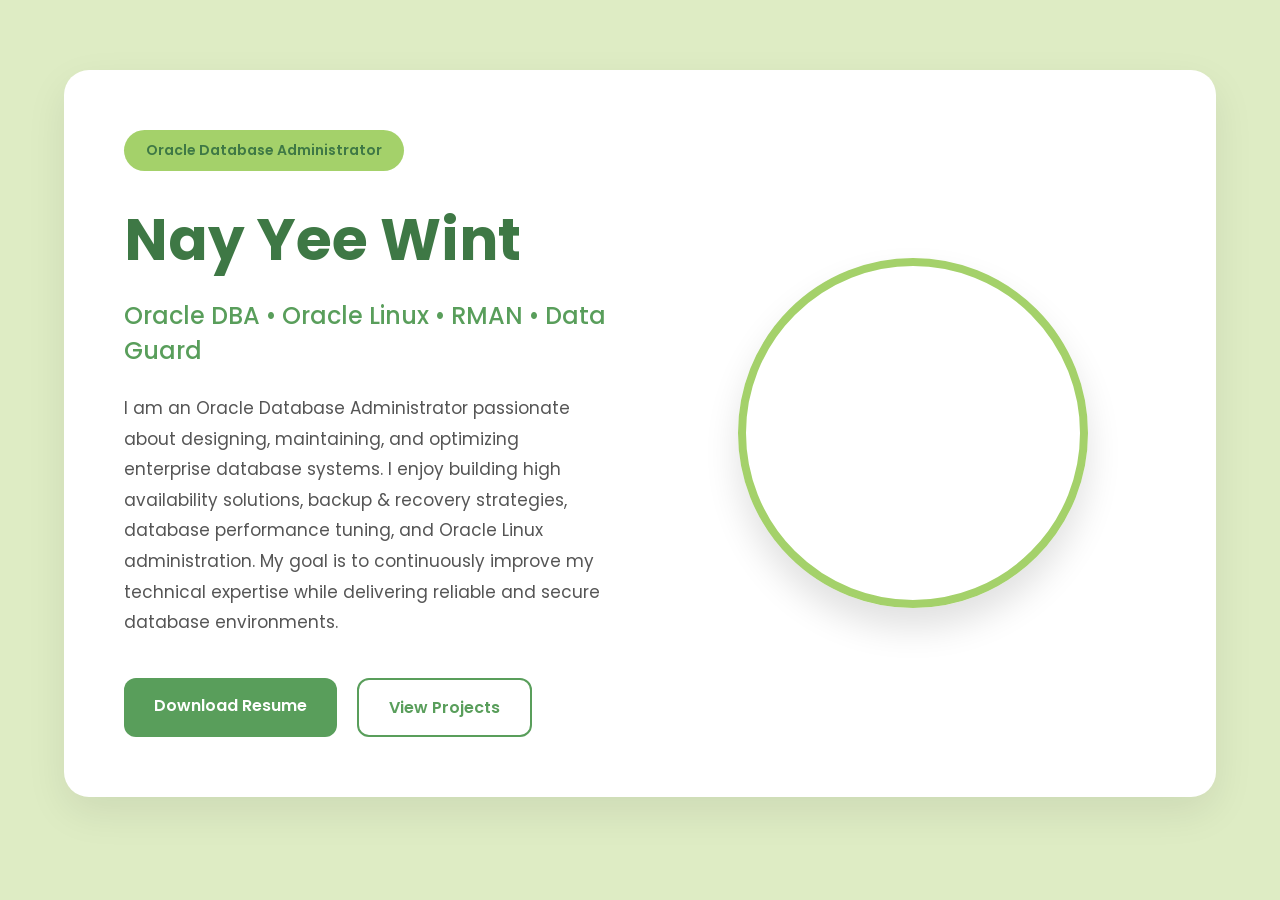
==== index.html @ a5b15b03 "commit" ====
<!DOCTYPE html>
<html lang="en">
<head>

<meta charset="UTF-8">
<meta name="viewport" content="width=device-width, initial-scale=1.0">

<title>Nay Yee Wint | Oracle DBA</title>

<link rel="preconnect" href="https://fonts.googleapis.com">
<link rel="preconnect" href="https://fonts.gstatic.com" crossorigin>

<link href="https://fonts.googleapis.com/css2?family=Poppins:wght@300;400;500;600;700&display=swap" rel="stylesheet">

<link rel="stylesheet" href="css/style.css">

</head>

<body>

<section class="hero">

    <div class="hero-left">

        <span class="badge">
            Oracle Database Administrator
        </span>

        <h1>
            Nay Yee Wint
        </h1>

        <h2>
            Oracle DBA • Oracle Linux • RMAN • Data Guard
        </h2>

        <p>

        I am an Oracle Database Administrator passionate about designing,
        maintaining, and optimizing enterprise database systems.
        I enjoy building high availability solutions, backup & recovery strategies,
        database performance tuning, and Oracle Linux administration.
        My goal is to continuously improve my technical expertise while
        delivering reliable and secure database environments.

        </p>

        <div class="buttons">

            <a href="#">Download Resume</a>

            <a href="#">View Projects</a>

        </div>

    </div>


    <div class="hero-right">

        <img src="images/profile.jpg" alt="Profile">

    </div>

</section>

</body>
</html>
---- css/style.css ----
*{
    margin:0;
    padding:0;
    box-sizing:border-box;
}

body{

    font-family:'Poppins',sans-serif;

    background:#deecc4;

    color:#2d2d2d;

}

.hero{

    width:90%;

    max-width:1200px;

    margin:70px auto;

    background:white;

    border-radius:25px;

    display:flex;

    align-items:center;

    justify-content:space-between;

    padding:60px;

    box-shadow:0 15px 40px rgba(0,0,0,.08);

    gap:60px;

}

.hero-left{

    flex:1;

}

.badge{

    display:inline-block;

    background:#a4d16a;

    color:#3e7845;

    padding:10px 22px;

    border-radius:30px;

    font-size:14px;

    font-weight:600;

    margin-bottom:25px;

}

.hero-left h1{

    font-size:58px;

    color:#3e7845;

    margin-bottom:15px;

}

.hero-left h2{

    font-size:24px;

    color:#599e5b;

    margin-bottom:25px;

    font-weight:500;

}

.hero-left p{

    line-height:1.8;

    font-size:17px;

    color:#555;

    margin-bottom:40px;

}

.buttons{

    display:flex;

    gap:20px;

}

.buttons a{

    text-decoration:none;

    padding:15px 30px;

    border-radius:12px;

    font-weight:600;

    transition:.3s;

}

.buttons a:first-child{

    background:#599e5b;

    color:white;

}

.buttons a:first-child:hover{

    background:#3e7845;

}

.buttons a:last-child{

    border:2px solid #599e5b;

    color:#599e5b;

}

.buttons a:last-child:hover{

    background:#599e5b;

    color:white;

}

.hero-right{

    flex:1;

    display:flex;

    justify-content:center;

}

.hero-right img{

    width:350px;

    height:350px;

    object-fit:cover;

    border-radius:50%;

    border:8px solid #a4d16a;

    box-shadow:0 20px 35px rgba(0,0,0,.12);

}

@media(max-width:900px){

.hero{

    flex-direction:column-reverse;

    text-align:center;

    padding:40px;

}

.hero-left h1{

    font-size:42px;

}

.hero-left h2{

    font-size:20px;

}

.buttons{

    justify-content:center;

    flex-wrap:wrap;

}

.hero-right img{

    width:260px;

    height:260px;

}

}
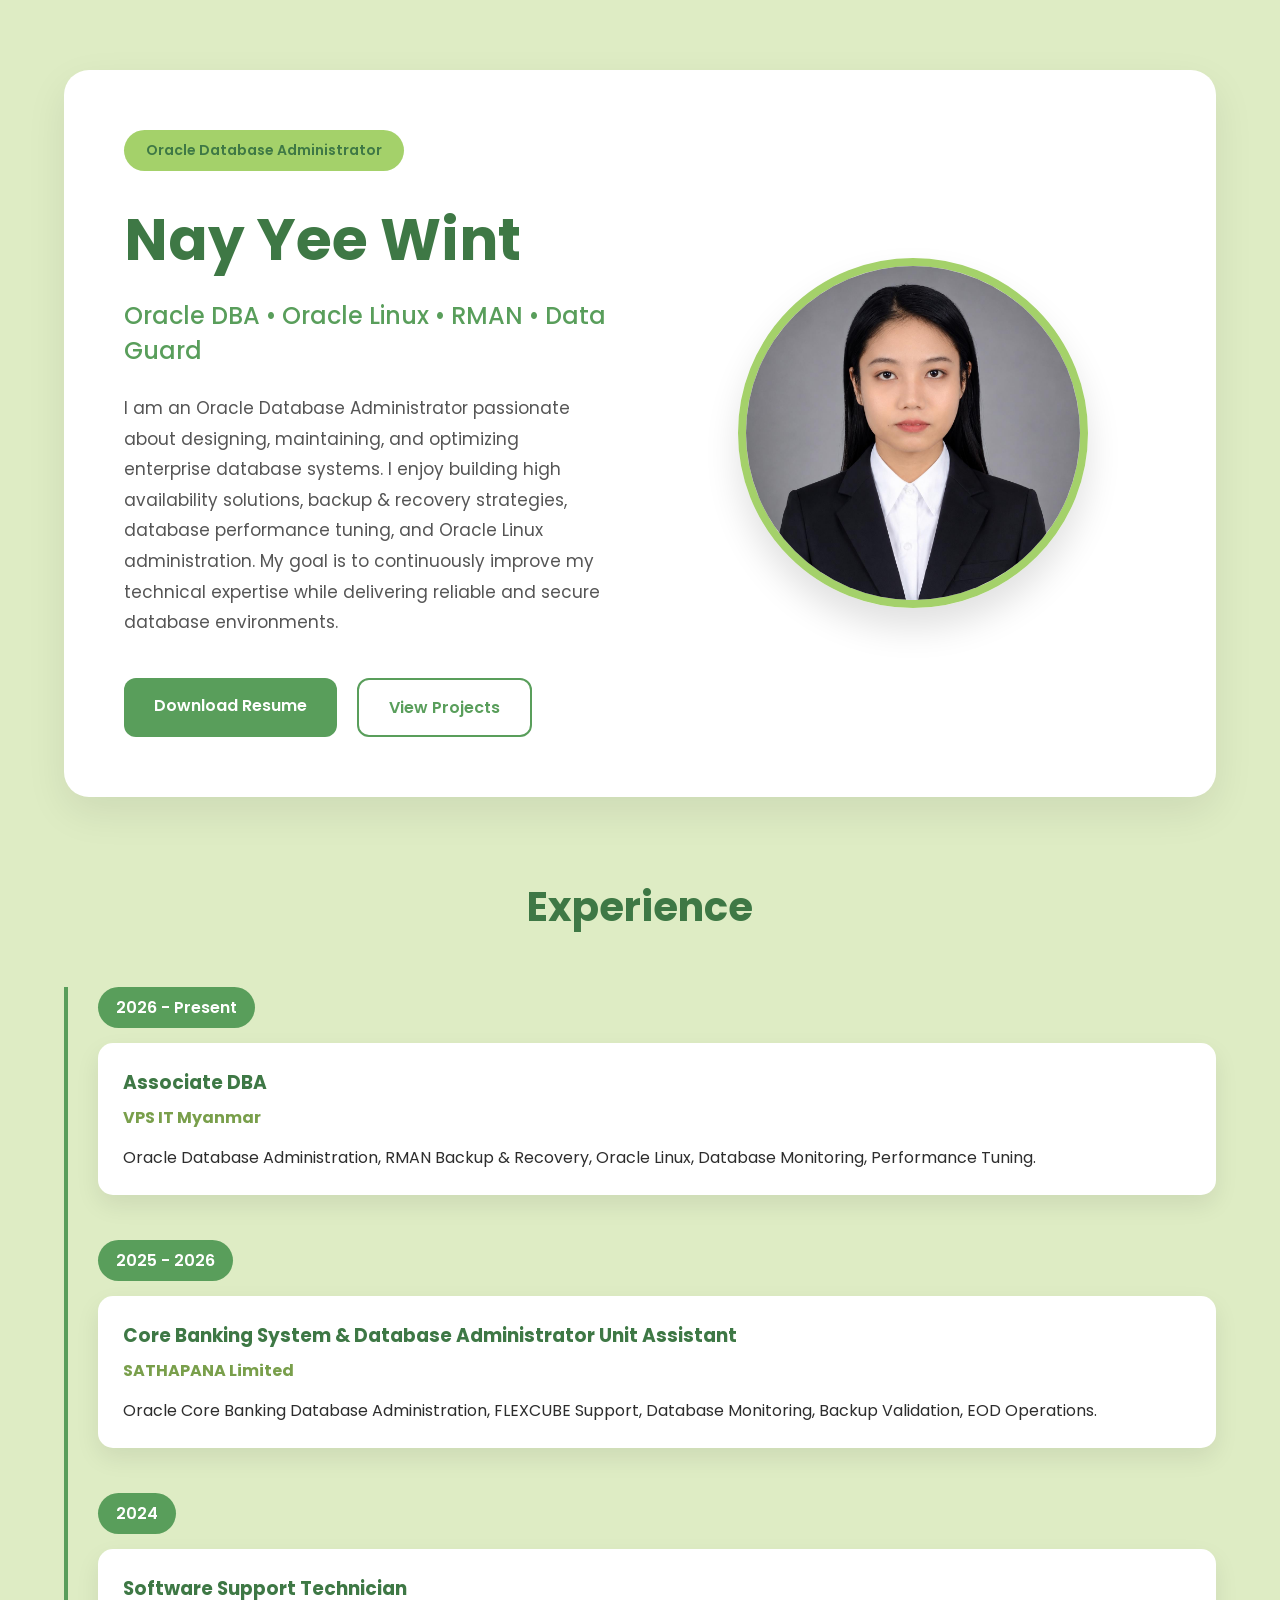
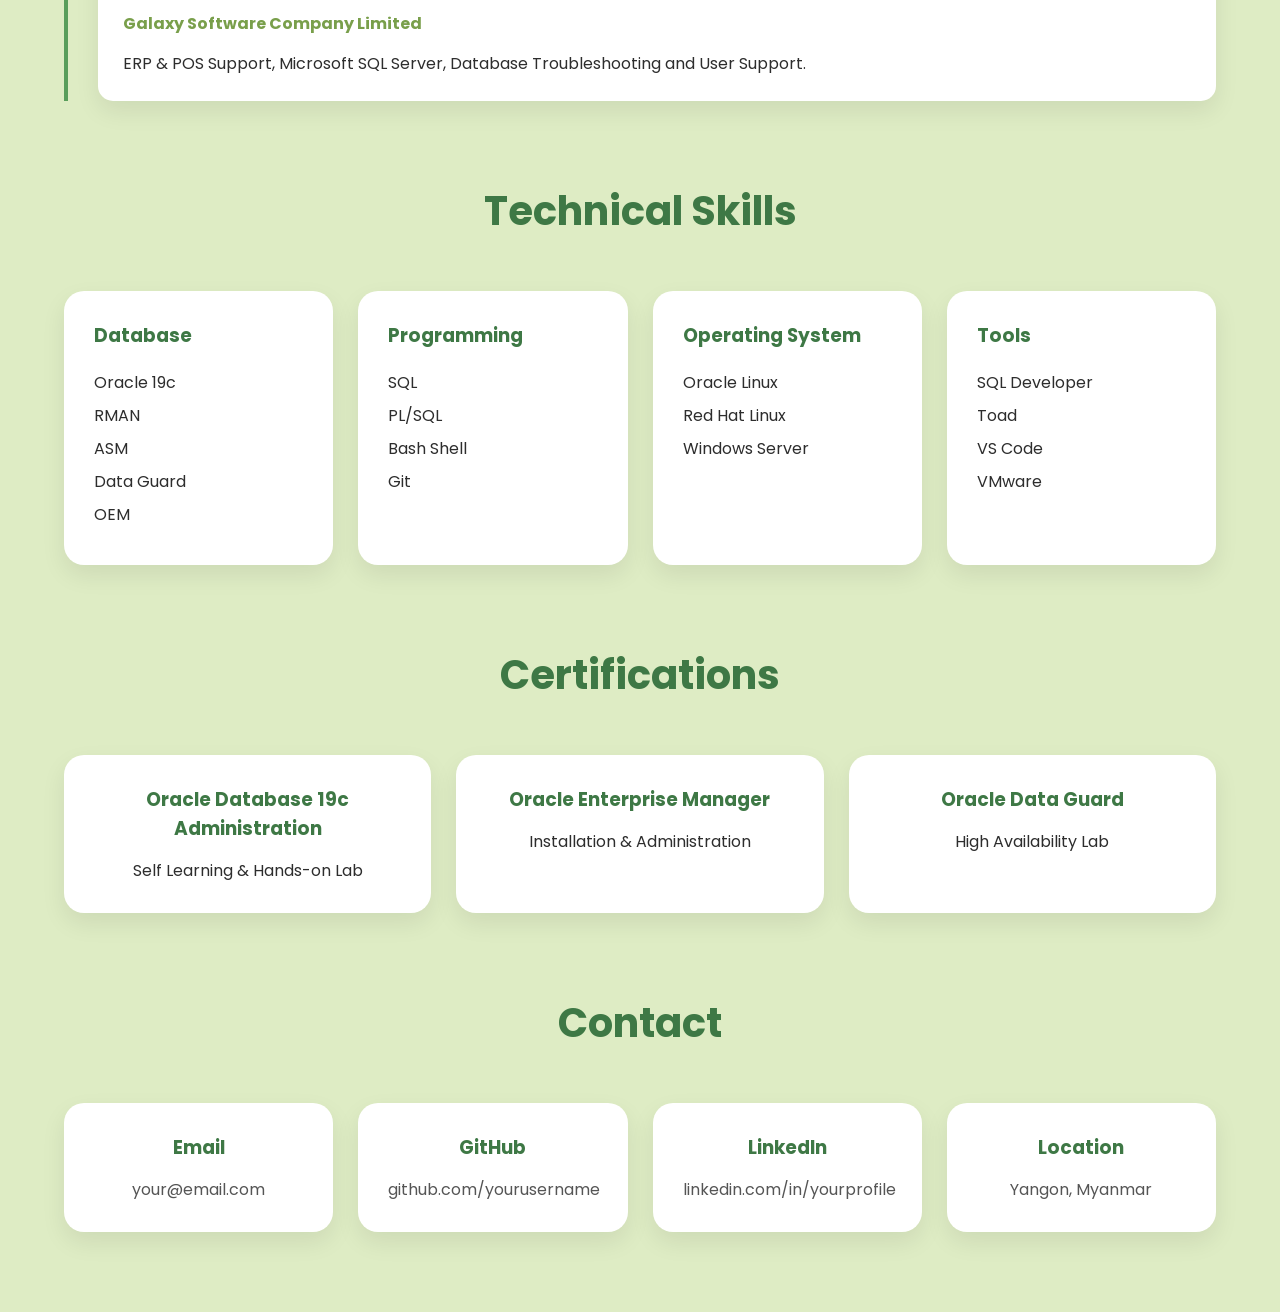
==== commit 1318e539: "commit" ====
--- a/index.html
+++ b/index.html
@@ -64,5 +64,166 @@
 
 </section>
 
+<!-- ================= EXPERIENCE ================= -->
+
+<section class="section">
+
+    <h2 class="section-title">Experience</h2>
+
+    <div class="timeline">
+
+        <div class="timeline-item">
+            <div class="year">2026 - Present</div>
+
+            <div class="content">
+                <h3>Associate DBA</h3>
+                <h4>VPS IT Myanmar</h4>
+                <p>
+                    Oracle Database Administration, RMAN Backup & Recovery,
+                    Oracle Linux, Database Monitoring, Performance Tuning.
+                </p>
+            </div>
+        </div>
+
+        <div class="timeline-item">
+            <div class="year">2025 - 2026</div>
+
+            <div class="content">
+                <h3>Core Banking System & Database Administrator Unit Assistant</h3>
+                <h4>SATHAPANA Limited</h4>
+                <p>
+                    Oracle Core Banking Database Administration,
+                    FLEXCUBE Support, Database Monitoring,
+                    Backup Validation, EOD Operations.
+                </p>
+            </div>
+        </div>
+
+        <div class="timeline-item">
+            <div class="year">2024</div>
+
+            <div class="content">
+                <h3>Software Support Technician</h3>
+                <h4>Galaxy Software Company Limited</h4>
+                <p>
+                    ERP & POS Support, Microsoft SQL Server,
+                    Database Troubleshooting and User Support.
+                </p>
+            </div>
+        </div>
+
+    </div>
+
+</section>
+
+
+
+<!-- ================= SKILLS ================= -->
+
+<section class="section">
+
+<h2 class="section-title">Technical Skills</h2>
+
+<div class="skills">
+
+<div class="card">
+<h3>Database</h3>
+<p>Oracle 19c</p>
+<p>RMAN</p>
+<p>ASM</p>
+<p>Data Guard</p>
+<p>OEM</p>
+</div>
+
+<div class="card">
+<h3>Programming</h3>
+<p>SQL</p>
+<p>PL/SQL</p>
+<p>Bash Shell</p>
+<p>Git</p>
+</div>
+
+<div class="card">
+<h3>Operating System</h3>
+<p>Oracle Linux</p>
+<p>Red Hat Linux</p>
+<p>Windows Server</p>
+</div>
+
+<div class="card">
+<h3>Tools</h3>
+<p>SQL Developer</p>
+<p>Toad</p>
+<p>VS Code</p>
+<p>VMware</p>
+</div>
+
+</div>
+
+</section>
+
+
+
+<!-- ================= CERTIFICATIONS ================= -->
+
+<section class="section">
+
+<h2 class="section-title">Certifications</h2>
+
+<div class="certificates">
+
+<div class="certificate">
+<h3>Oracle Database 19c Administration</h3>
+<p>Self Learning & Hands-on Lab</p>
+</div>
+
+<div class="certificate">
+<h3>Oracle Enterprise Manager</h3>
+<p>Installation & Administration</p>
+</div>
+
+<div class="certificate">
+<h3>Oracle Data Guard</h3>
+<p>High Availability Lab</p>
+</div>
+
+</div>
+
+</section>
+
+
+
+<!-- ================= CONTACT ================= -->
+
+<section class="section">
+
+<h2 class="section-title">Contact</h2>
+
+<div class="contact">
+
+<div class="contact-item">
+<h3>Email</h3>
+<p>your@email.com</p>
+</div>
+
+<div class="contact-item">
+<h3>GitHub</h3>
+<p>github.com/yourusername</p>
+</div>
+
+<div class="contact-item">
+<h3>LinkedIn</h3>
+<p>linkedin.com/in/yourprofile</p>
+</div>
+
+<div class="contact-item">
+<h3>Location</h3>
+<p>Yangon, Myanmar</p>
+</div>
+
+</div>
+
+</section>
+
 </body>
 </html>
--- a/css/style.css
+++ b/css/style.css
@@ -218,4 +218,173 @@
 
 }
 
-}+}
+
+/* ====================== */
+
+.section{
+
+    width:90%;
+    max-width:1200px;
+    margin:80px auto;
+
+}
+
+.section-title{
+
+    text-align:center;
+    color:#3e7845;
+    font-size:40px;
+    margin-bottom:50px;
+
+}
+
+/* ===== Timeline ===== */
+
+.timeline{
+
+    position:relative;
+    padding-left:30px;
+    border-left:4px solid #599e5b;
+
+}
+
+.timeline-item{
+
+    margin-bottom:45px;
+
+}
+
+.year{
+
+    display:inline-block;
+    background:#599e5b;
+    color:white;
+    padding:8px 18px;
+    border-radius:30px;
+    margin-bottom:15px;
+    font-weight:600;
+
+}
+
+.content{
+
+    background:white;
+    padding:25px;
+    border-radius:15px;
+    box-shadow:0 10px 25px rgba(0,0,0,.08);
+
+}
+
+.content h3{
+
+    color:#3e7845;
+    margin-bottom:8px;
+
+}
+
+.content h4{
+
+    color:#799f4b;
+    margin-bottom:15px;
+
+}
+
+/* ===== Skills ===== */
+
+.skills{
+
+    display:grid;
+    grid-template-columns:repeat(auto-fit,minmax(250px,1fr));
+    gap:25px;
+
+}
+
+.card{
+
+    background:white;
+    padding:30px;
+    border-radius:20px;
+    box-shadow:0 10px 25px rgba(0,0,0,.08);
+    transition:.3s;
+
+}
+
+.card:hover{
+
+    transform:translateY(-8px);
+
+}
+
+.card h3{
+
+    color:#3e7845;
+    margin-bottom:20px;
+
+}
+
+.card p{
+
+    margin:8px 0;
+
+}
+
+/* ===== Certificates ===== */
+
+.certificates{
+
+    display:grid;
+    grid-template-columns:repeat(auto-fit,minmax(280px,1fr));
+    gap:25px;
+
+}
+
+.certificate{
+
+    background:white;
+    padding:30px;
+    border-radius:20px;
+    text-align:center;
+    box-shadow:0 10px 25px rgba(0,0,0,.08);
+
+}
+
+.certificate h3{
+
+    color:#3e7845;
+    margin-bottom:15px;
+
+}
+
+/* ===== Contact ===== */
+
+.contact{
+
+    display:grid;
+    grid-template-columns:repeat(auto-fit,minmax(250px,1fr));
+    gap:25px;
+
+}
+
+.contact-item{
+
+    background:white;
+    padding:30px;
+    border-radius:20px;
+    text-align:center;
+    box-shadow:0 10px 25px rgba(0,0,0,.08);
+
+}
+
+.contact-item h3{
+
+    color:#3e7845;
+    margin-bottom:15px;
+
+}
+
+.contact-item p{
+
+    color:#555;
+
+}
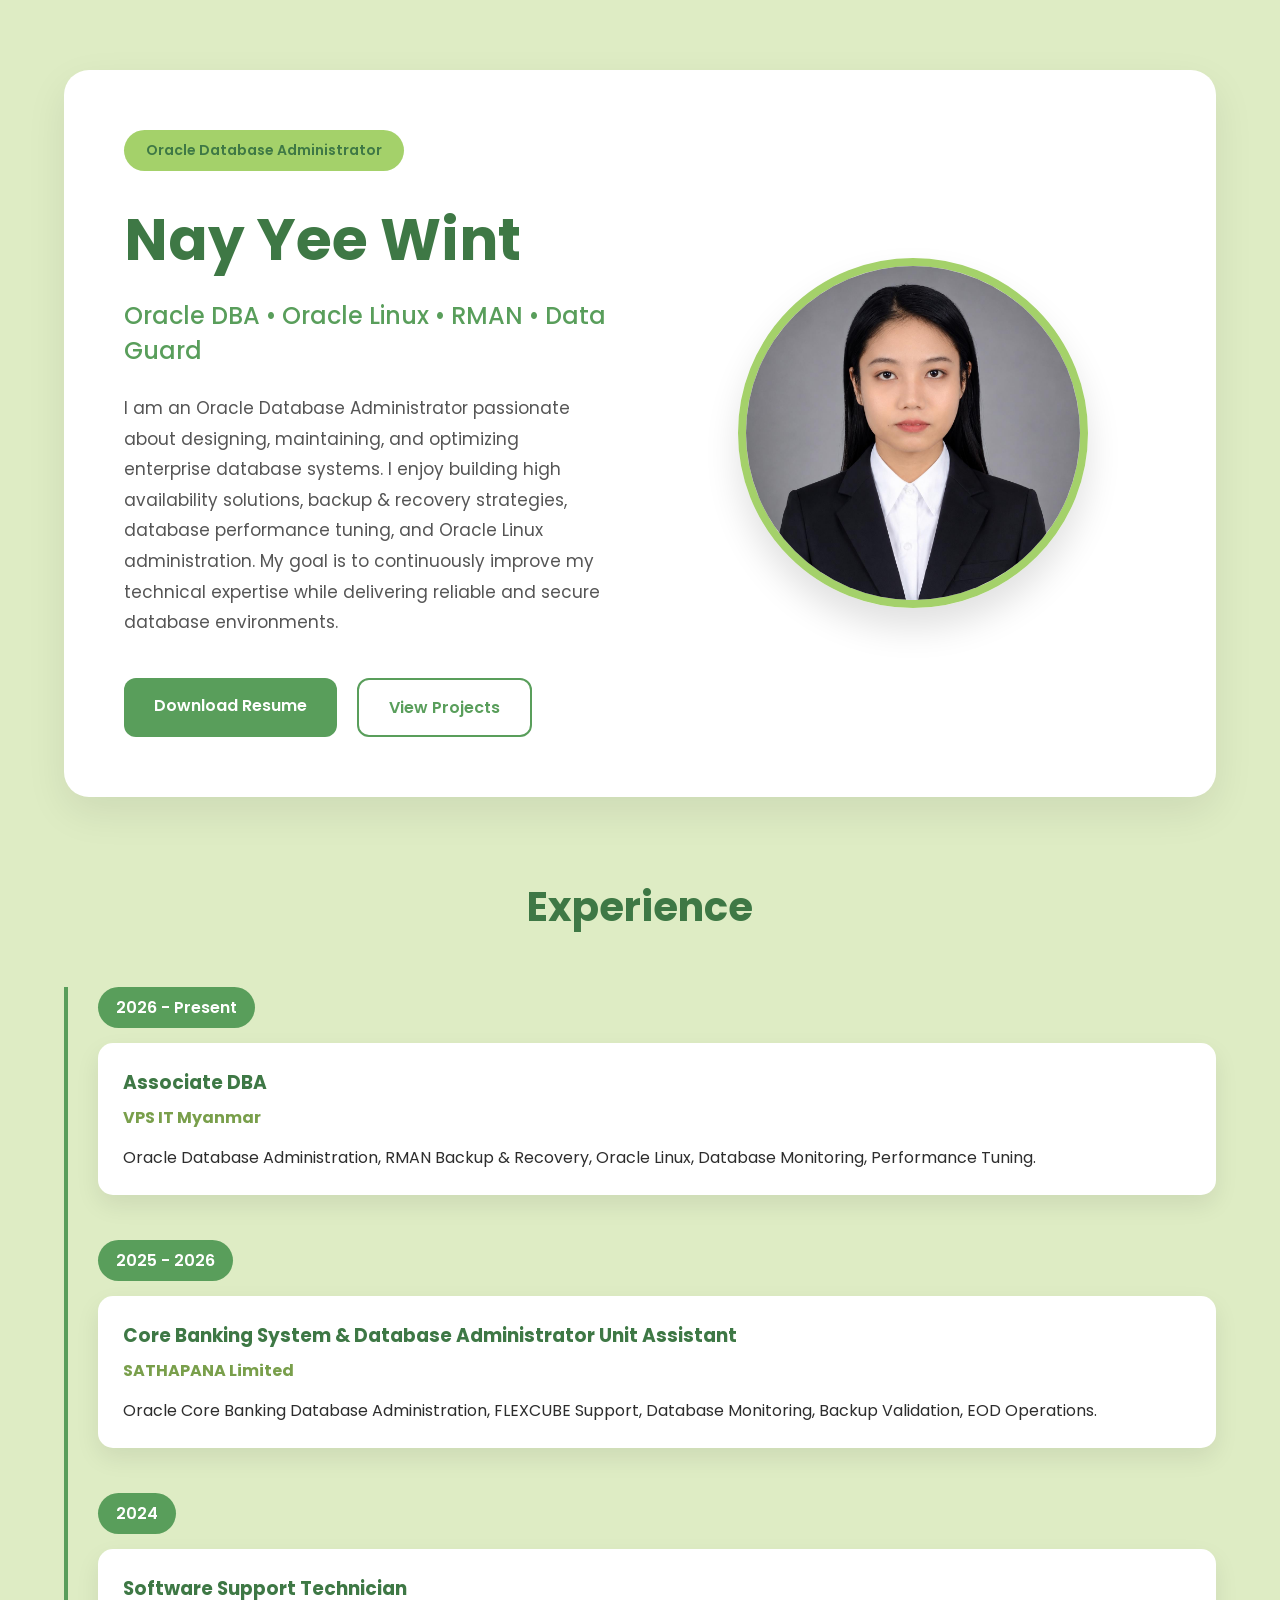
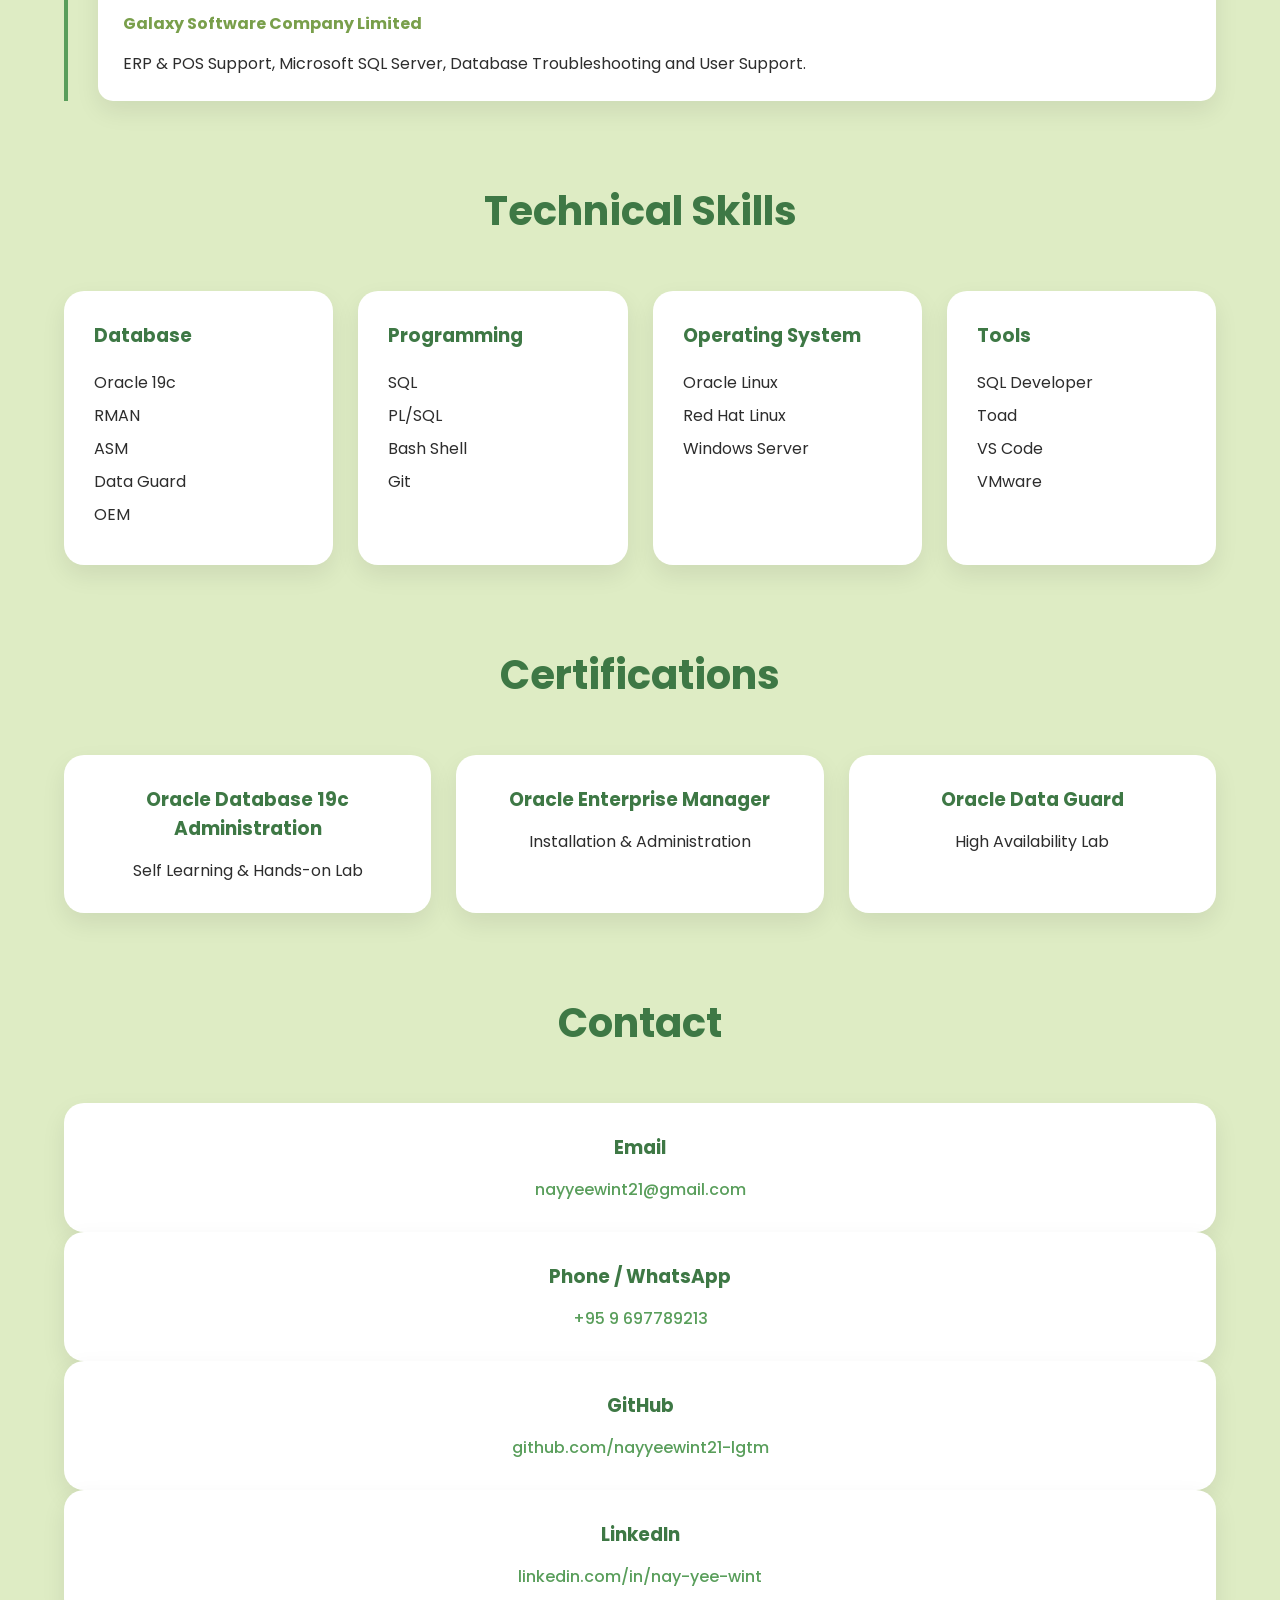
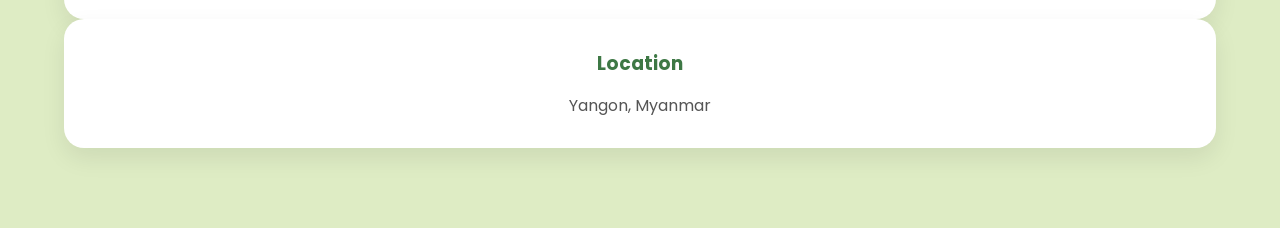
==== commit 3cba160b: "commit" ====
--- a/index.html
+++ b/index.html
@@ -199,27 +199,67 @@
 
 <h2 class="section-title">Contact</h2>
 
-<div class="contact">
-
-<div class="contact-item">
-<h3>Email</h3>
-<p>your@email.com</p>
-</div>
-
-<div class="contact-item">
-<h3>GitHub</h3>
-<p>github.com/yourusername</p>
-</div>
-
-<div class="contact-item">
-<h3>LinkedIn</h3>
-<p>linkedin.com/in/yourprofile</p>
-</div>
-
-<div class="contact-item">
-<h3>Location</h3>
-<p>Yangon, Myanmar</p>
-</div>
+<div class="contact-item">
+
+    <h3>Email</h3>
+
+    <a href="mailto:nayyeewint21@gmail.com">
+
+        nayyeewint21@gmail.com
+
+    </a>
+
+</div>
+
+
+
+<div class="contact-item">  
+   
+      <h3>Phone / WhatsApp</h3>  
+
+       <a href="https://wa.me/959697789213" target="_blank">
+
+         +95 9 697789213   
+</a> 
+
+</div>  
+
+<div class="contact-item">
+
+    <h3>GitHub</h3>
+
+    <a href="https://github.com/nayyeewint21-lgtm" target="_blank">
+
+        github.com/nayyeewint21-lgtm
+
+    </a>
+
+</div>
+
+
+
+<div class="contact-item">
+
+    <h3>LinkedIn</h3>
+
+    <a href="https://www.linkedin.com/in/nay-yee-wint/" target="_blank">
+
+        linkedin.com/in/nay-yee-wint
+
+    </a>
+
+</div>
+
+
+
+<div class="contact-item">
+
+    <h3>Location</h3>
+
+    <p>Yangon, Myanmar</p>
+
+</div>
+
 
 </div>
 
--- a/css/style.css
+++ b/css/style.css
@@ -388,3 +388,19 @@
     color:#555;
 
 }
+
+.contact-item a{
+
+    color:#599e5b;
+    text-decoration:none;
+    font-weight:500;
+    transition:.3s;
+
+}
+
+.contact-item a:hover{
+
+    color:#3e7845;
+    text-decoration:underline;
+
+}
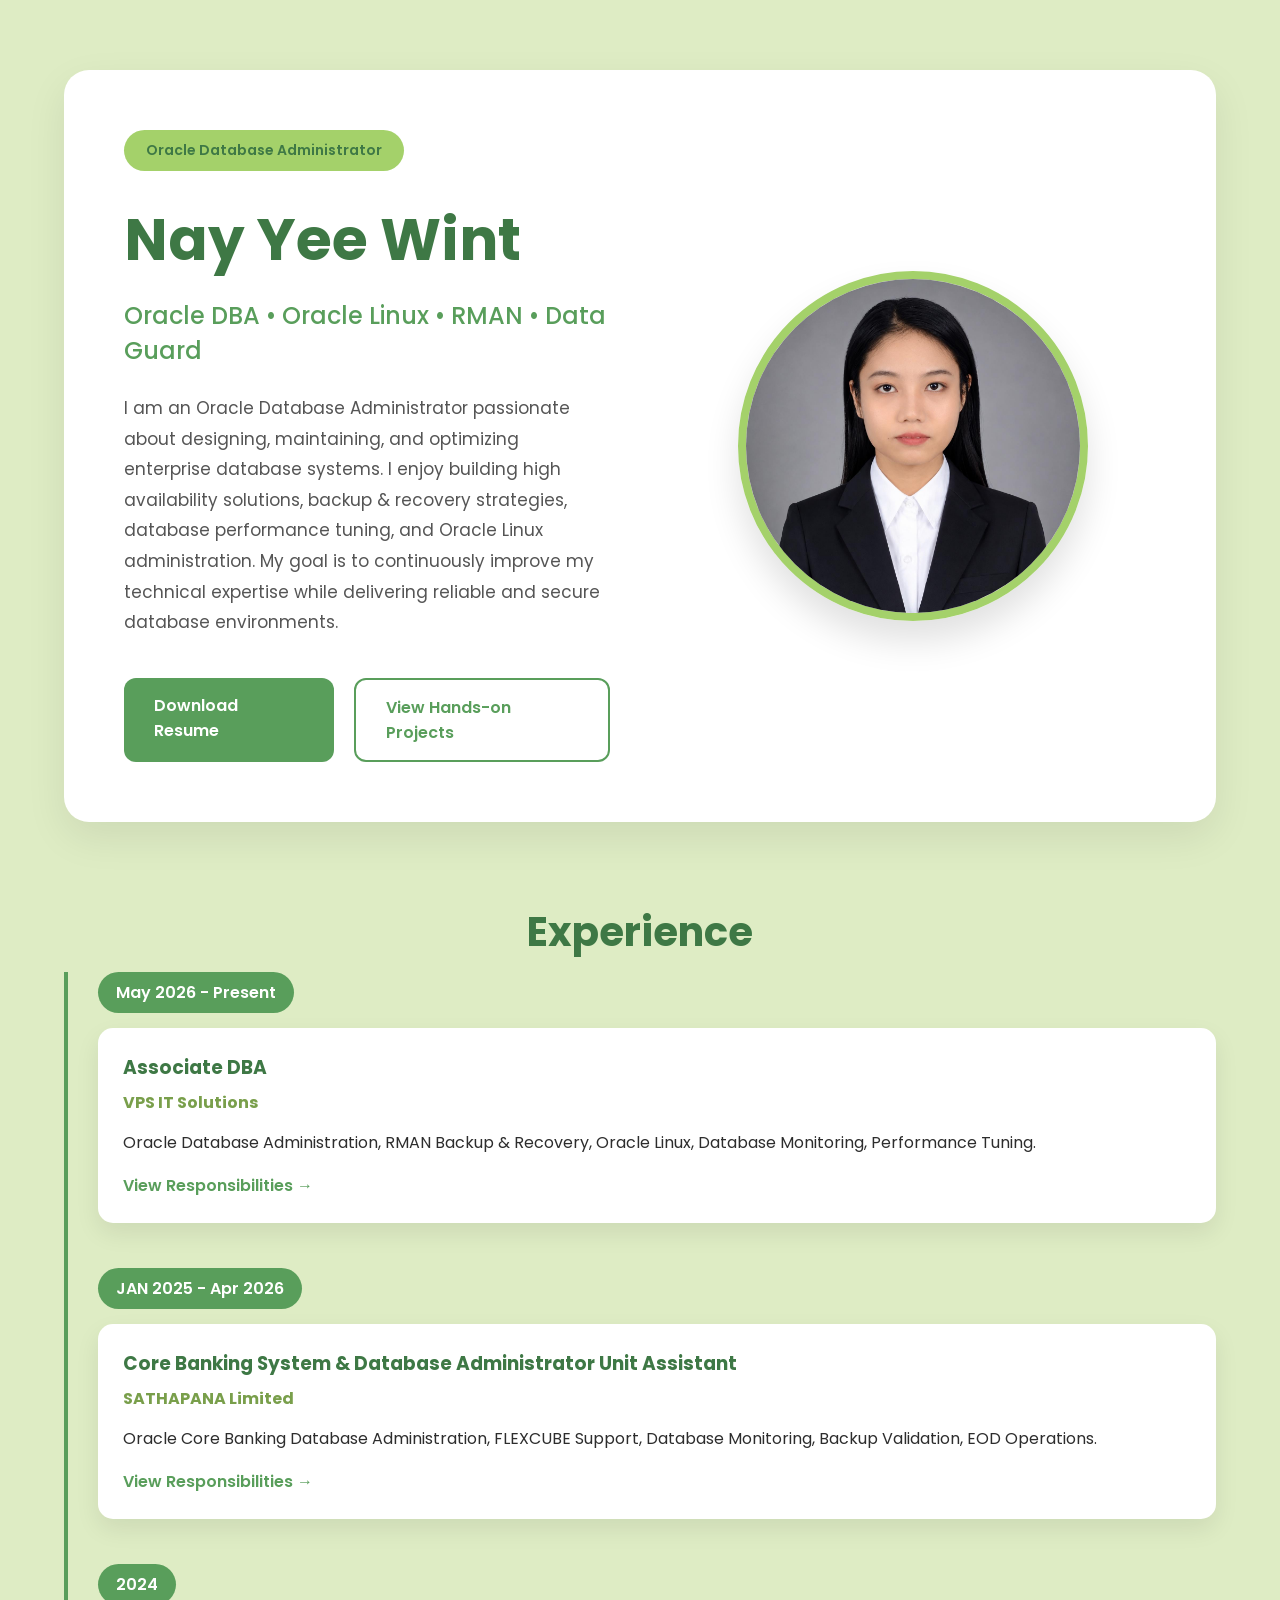
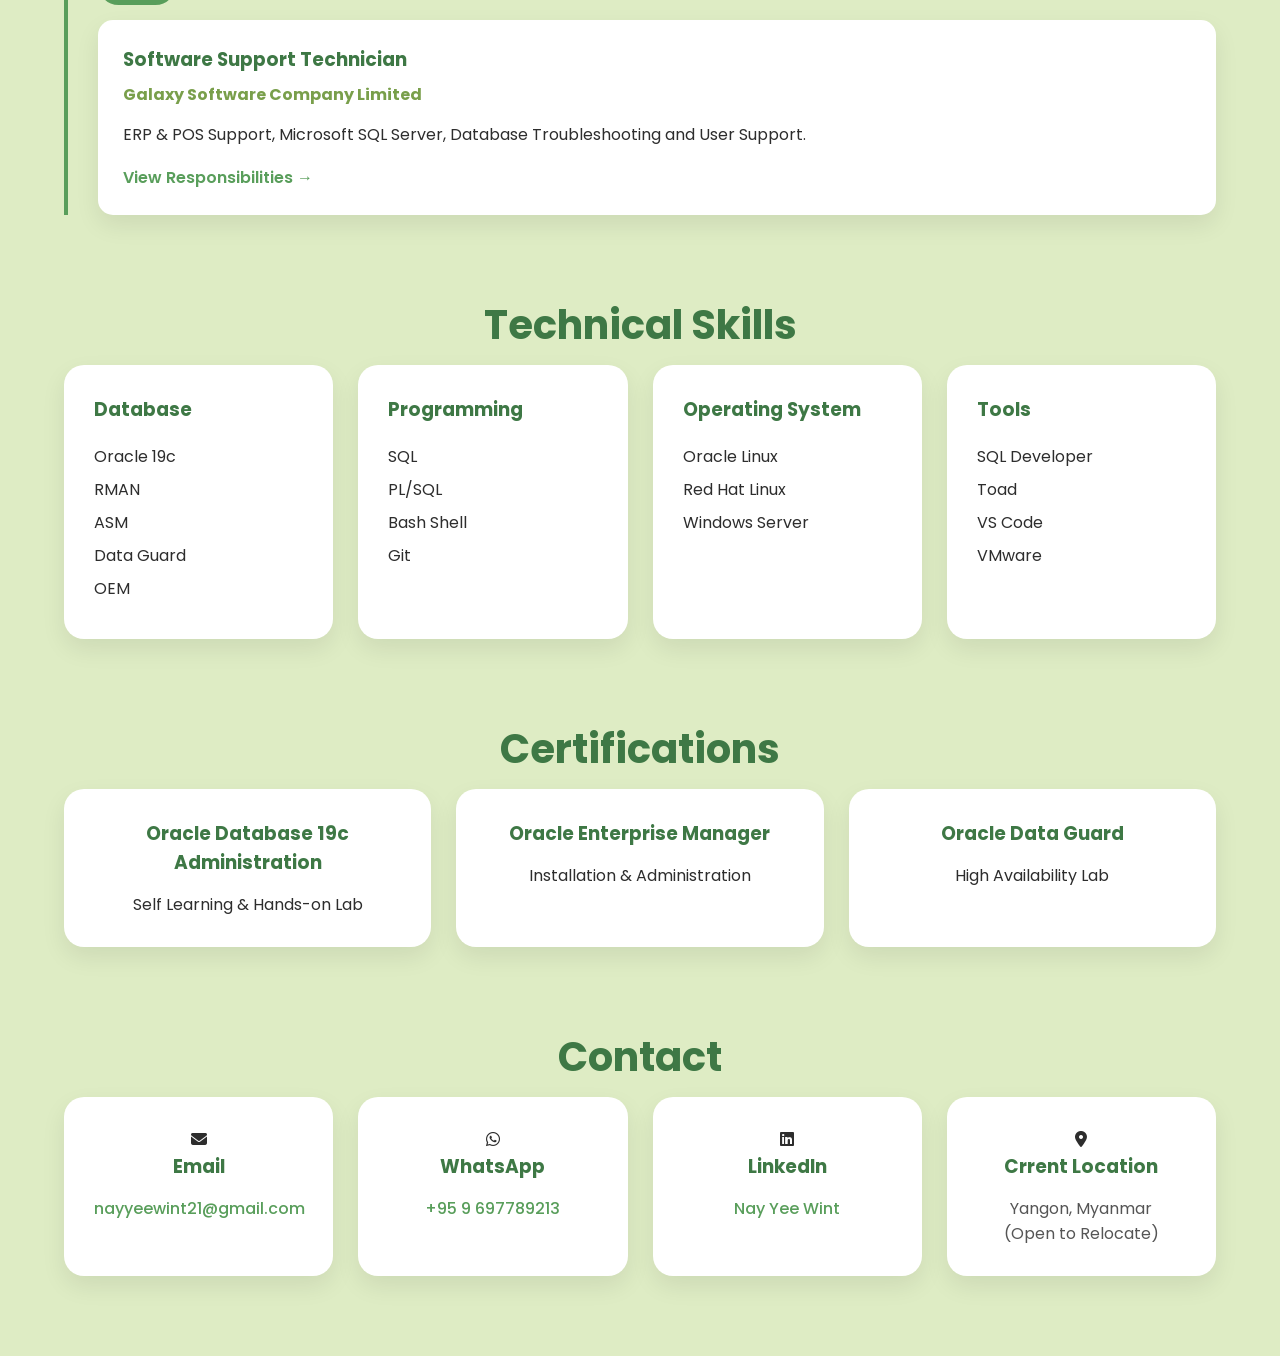
==== commit c7a84018: "commit" ====
--- a/index.html
+++ b/index.html
@@ -4,7 +4,8 @@
 
 <meta charset="UTF-8">
 <meta name="viewport" content="width=device-width, initial-scale=1.0">
-
+<link rel="stylesheet"
+href="https://cdnjs.cloudflare.com/ajax/libs/font-awesome/6.7.2/css/all.min.css">
 <title>Nay Yee Wint | Oracle DBA</title>
 
 <link rel="preconnect" href="https://fonts.googleapis.com">
@@ -49,7 +50,7 @@
 
             <a href="#">Download Resume</a>
 
-            <a href="#">View Projects</a>
+            <a href="#">View Hands-on Projects</a>
 
         </div>
 
@@ -73,20 +74,23 @@
     <div class="timeline">
 
         <div class="timeline-item">
-            <div class="year">2026 - Present</div>
+            <div class="year">May 2026 - Present</div>
 
             <div class="content">
                 <h3>Associate DBA</h3>
-                <h4>VPS IT Myanmar</h4>
+                <h4>VPS IT Solutions</h4>
                 <p>
                     Oracle Database Administration, RMAN Backup & Recovery,
                     Oracle Linux, Database Monitoring, Performance Tuning.
                 </p>
+                <a href="experience/vps.html" class="job-detail-btn">
+               View Responsibilities →
+        </a>
             </div>
         </div>
 
         <div class="timeline-item">
-            <div class="year">2025 - 2026</div>
+            <div class="year">JAN 2025 - Apr 2026</div>
 
             <div class="content">
                 <h3>Core Banking System & Database Administrator Unit Assistant</h3>
@@ -96,6 +100,9 @@
                     FLEXCUBE Support, Database Monitoring,
                     Backup Validation, EOD Operations.
                 </p>
+                <a href="experience/sathapana.html" class="job-detail-btn">
+        View Responsibilities →
+</a>
             </div>
         </div>
 
@@ -109,6 +116,9 @@
                     ERP & POS Support, Microsoft SQL Server,
                     Database Troubleshooting and User Support.
                 </p>
+                <a href="experience/galaxy.html" class="job-detail-btn">
+       View Responsibilities →
+</a>
             </div>
         </div>
 
@@ -196,67 +206,45 @@
 <!-- ================= CONTACT ================= -->
 
 <section class="section">
-
 <h2 class="section-title">Contact</h2>
 
+
+<div class="contact">
+
+    <div class="contact-item">
+        <i class="fa-solid fa-envelope"></i>
+        <h3>Email</h3>
+        <a href="mailto:nayyeewint21@gmail.com">
+            nayyeewint21@gmail.com
+        </a>
+    </div>
+
+    <div class="contact-item">
+        <i class="fa-brands fa-whatsapp"></i>
+        <h3>WhatsApp</h3>
+        <a href="https://wa.me/959697789213?text=Hello%20Nay%20Yee%20Wint,%20I%20found%20your%20portfolio." target="_blank">
+            +95 9 697789213
+        </a>
+    </div>
+
+
+    <div class="contact-item">
+        <i class="fa-brands fa-linkedin"></i>
+        <h3>LinkedIn</h3>
+        <a href="https://www.linkedin.com/in/nay-yee-wint/" target="_blank">
+            Nay Yee Wint
+        </a>
+    </div>
+
+
+
 <div class="contact-item">
-
-    <h3>Email</h3>
-
-    <a href="mailto:nayyeewint21@gmail.com">
-
-        nayyeewint21@gmail.com
-
-    </a>
-
-</div>
-
-
-
-<div class="contact-item">  
-   
-      <h3>Phone / WhatsApp</h3>  
-
-       <a href="https://wa.me/959697789213" target="_blank">
-
-         +95 9 697789213   
-</a> 
-
-</div>  
-
-<div class="contact-item">
-
-    <h3>GitHub</h3>
-
-    <a href="https://github.com/nayyeewint21-lgtm" target="_blank">
-
-        github.com/nayyeewint21-lgtm
-
-    </a>
-
-</div>
-
-
-
-<div class="contact-item">
-
-    <h3>LinkedIn</h3>
-
-    <a href="https://www.linkedin.com/in/nay-yee-wint/" target="_blank">
-
-        linkedin.com/in/nay-yee-wint
-
-    </a>
-
-</div>
-
-
-
-<div class="contact-item">
-
-    <h3>Location</h3>
+    <i class="fa-solid fa-location-dot"></i>
+
+    <h3>Crrent Location</h3>
 
     <p>Yangon, Myanmar</p>
+   <p>(Open to Relocate)</p>
 
 </div>
 
--- a/css/style.css
+++ b/css/style.css
@@ -21,6 +21,7 @@
     max-width:1200px;
 
     margin:70px auto;
+    margin-bottom: 10px;
 
     background:white;
 
@@ -235,7 +236,7 @@
     text-align:center;
     color:#3e7845;
     font-size:40px;
-    margin-bottom:50px;
+    margin-bottom:10px;
 
 }
 
@@ -404,3 +405,27 @@
     text-decoration:underline;
 
 }
+
+.job-detail-btn{
+
+    display:inline-block;
+
+    margin-top:18px;
+
+    color:#599e5b;
+
+    text-decoration:none;
+
+    font-weight:600;
+
+    transition:.3s;
+
+}
+
+.job-detail-btn:hover{
+
+    color:#3e7845;
+
+    letter-spacing:1px;
+
+}
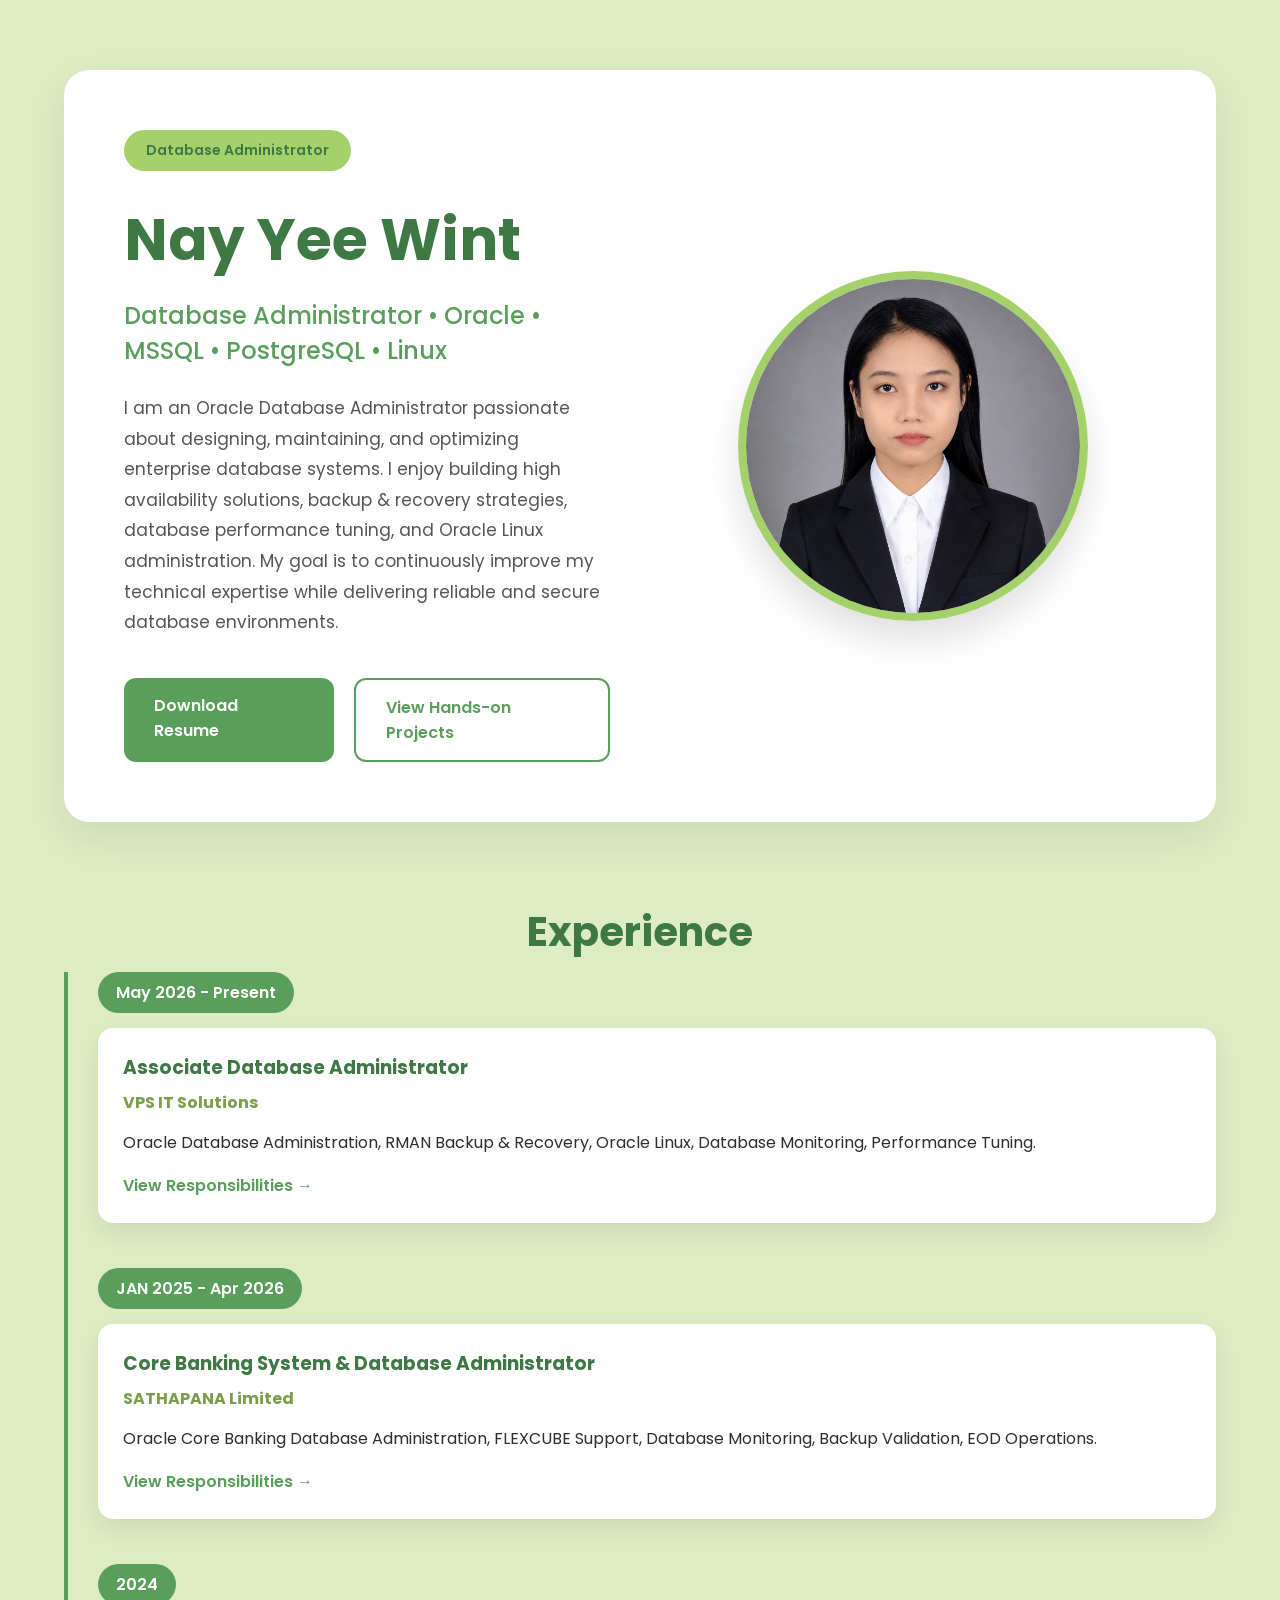
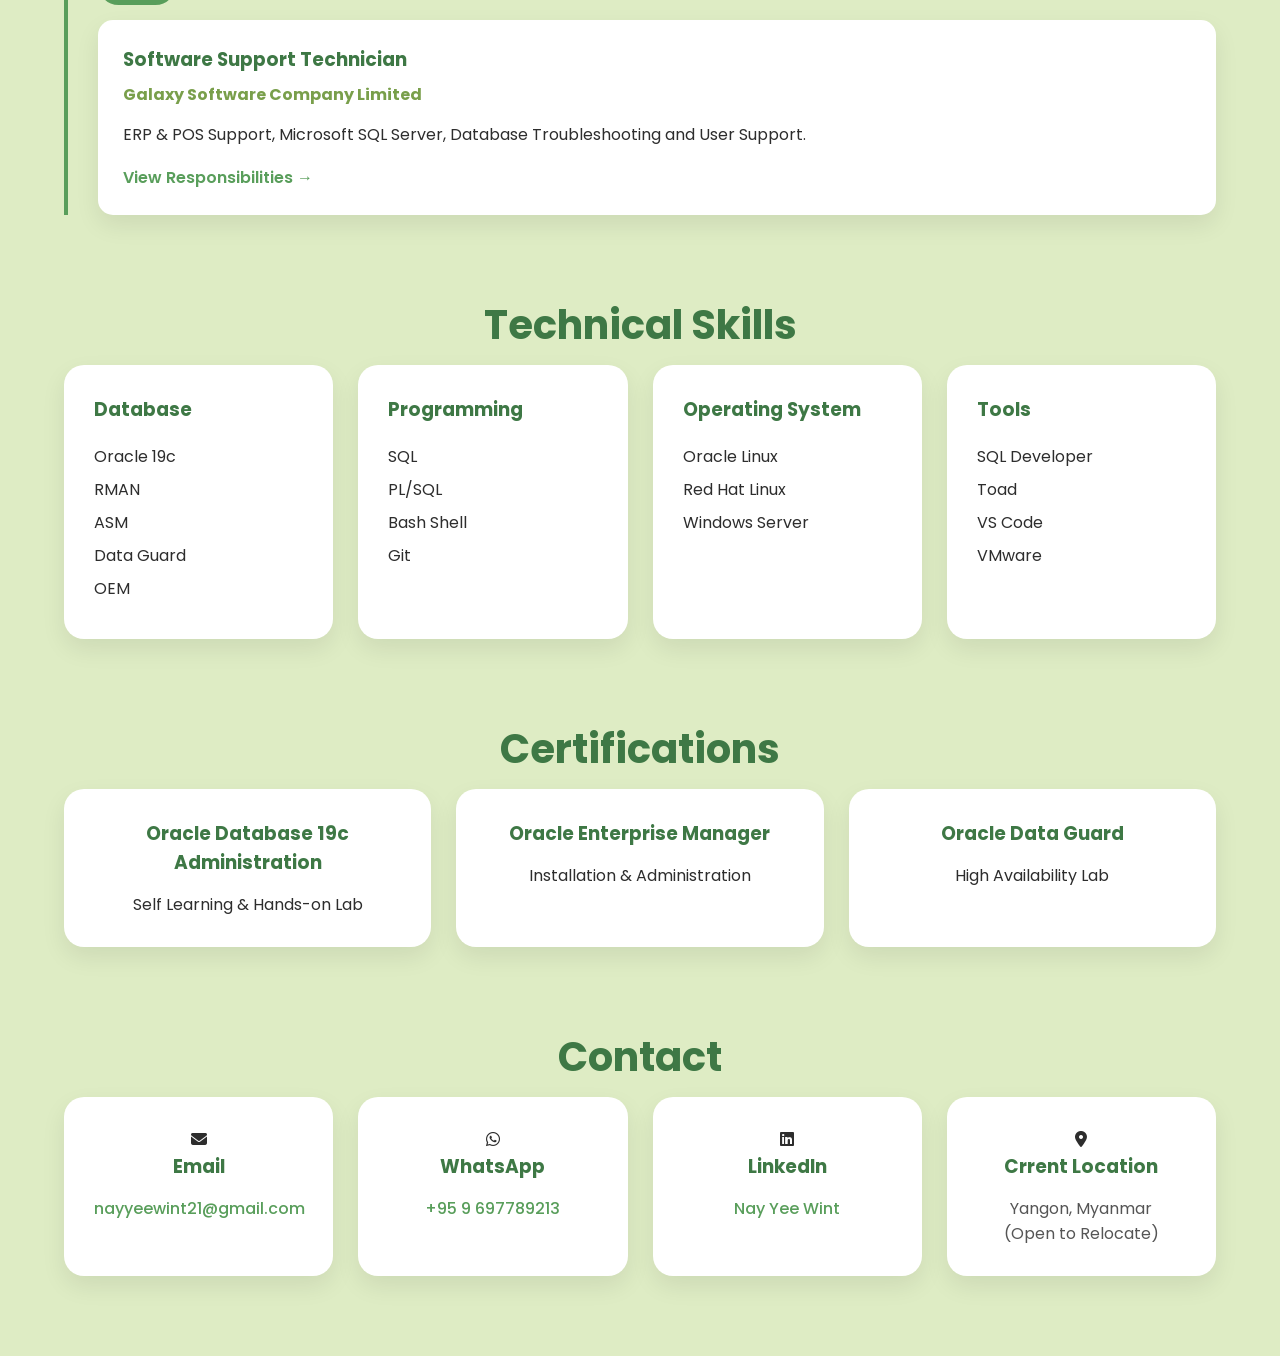
==== commit b7cd1915: "commit" ====
--- a/index.html
+++ b/index.html
@@ -24,7 +24,7 @@
     <div class="hero-left">
 
         <span class="badge">
-            Oracle Database Administrator
+             Database Administrator
         </span>
 
         <h1>
@@ -32,7 +32,7 @@
         </h1>
 
         <h2>
-            Oracle DBA • Oracle Linux • RMAN • Data Guard
+            Database Administrator • Oracle • MSSQL • PostgreSQL • Linux
         </h2>
 
         <p>
@@ -77,7 +77,7 @@
             <div class="year">May 2026 - Present</div>
 
             <div class="content">
-                <h3>Associate DBA</h3>
+                <h3>Associate Database Administrator</h3>
                 <h4>VPS IT Solutions</h4>
                 <p>
                     Oracle Database Administration, RMAN Backup & Recovery,
@@ -93,7 +93,7 @@
             <div class="year">JAN 2025 - Apr 2026</div>
 
             <div class="content">
-                <h3>Core Banking System & Database Administrator Unit Assistant</h3>
+                <h3>Core Banking System & Database Administrator</h3>
                 <h4>SATHAPANA Limited</h4>
                 <p>
                     Oracle Core Banking Database Administration,
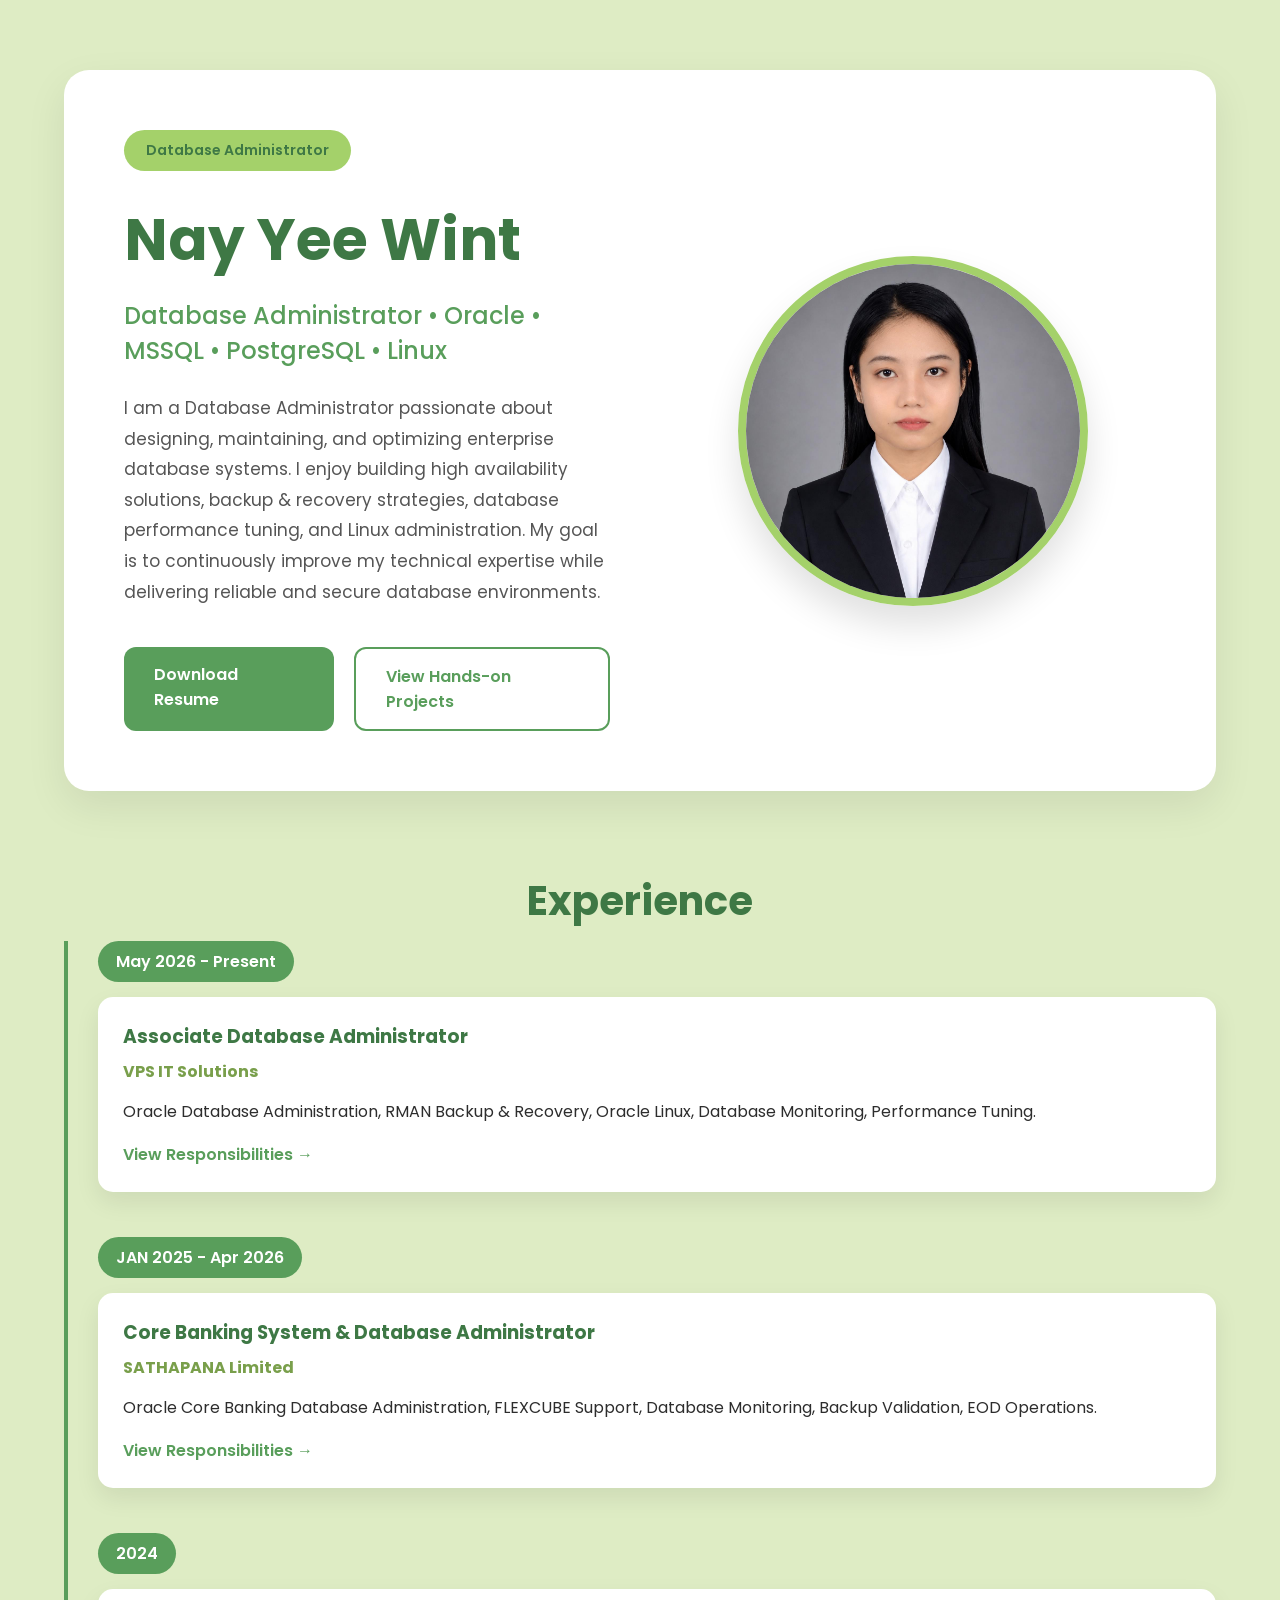
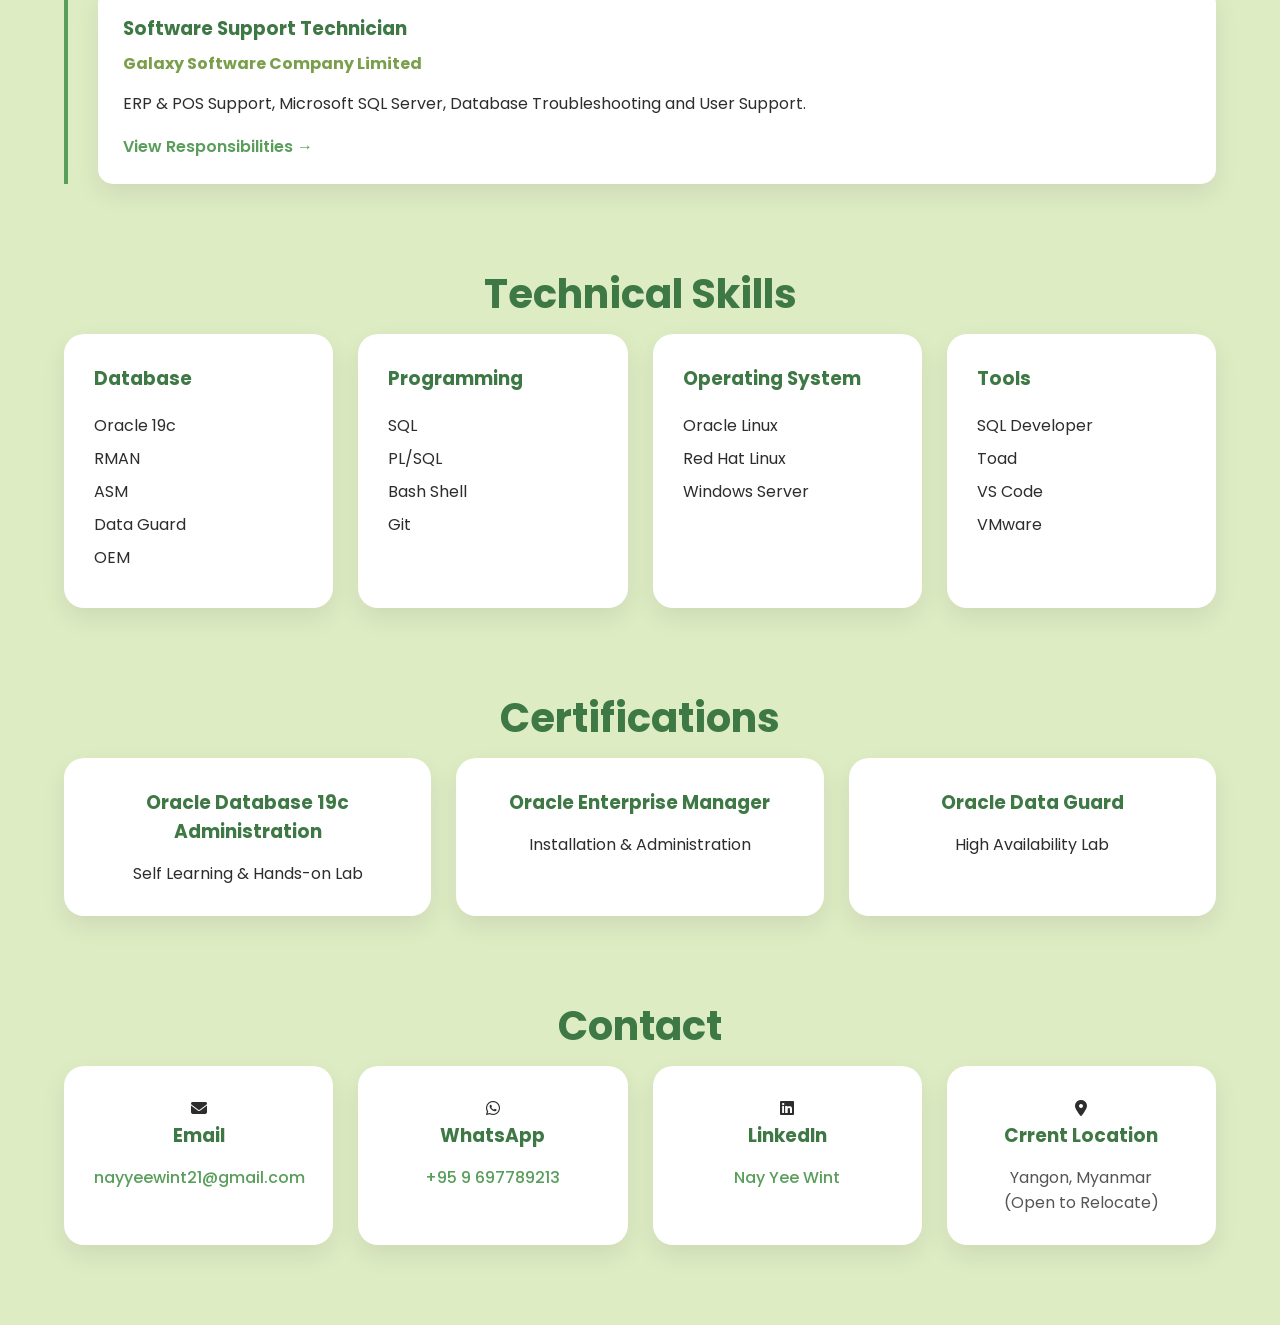
==== commit c54963b3: "commit" ====
--- a/index.html
+++ b/index.html
@@ -37,10 +37,10 @@
 
         <p>
 
-        I am an Oracle Database Administrator passionate about designing,
+        I am a Database Administrator passionate about designing,
         maintaining, and optimizing enterprise database systems.
         I enjoy building high availability solutions, backup & recovery strategies,
-        database performance tuning, and Oracle Linux administration.
+        database performance tuning, and Linux administration.
         My goal is to continuously improve my technical expertise while
         delivering reliable and secure database environments.
 
--- a/css/style.css
+++ b/css/style.css
@@ -428,4 +428,324 @@
 
     letter-spacing:1px;
 
+}
+
+
+
+
+
+
+/* =========================================
+   JOB DETAIL PAGE
+========================================= */
+
+.job-detail-section {
+
+    width: 90%;
+    max-width: 1200px;
+
+    margin: 60px auto 80px;
+
+}
+
+
+.job-detail-container {
+
+    width: 100%;
+
+}
+
+
+/* ===== Back Button ===== */
+
+.back-button {
+
+    display: inline-block;
+
+    color: #599e5b;
+
+    text-decoration: none;
+
+    font-weight: 600;
+
+    margin-bottom: 35px;
+
+    transition: .3s;
+
+}
+
+
+.back-button:hover {
+
+    color: #3e7845;
+
+    transform: translateX(-5px);
+
+}
+
+
+/* ===== Job Header ===== */
+
+.job-header {
+
+    background: white;
+
+    padding: 50px;
+
+    border-radius: 25px;
+
+    box-shadow: 0 15px 40px rgba(0,0,0,.08);
+
+    margin-bottom: 30px;
+
+}
+
+
+.job-header h1 {
+
+    font-size: 48px;
+
+    color: #3e7845;
+
+    margin: 20px 0 8px;
+
+}
+
+
+.job-header h2 {
+
+    font-size: 25px;
+
+    color: #599e5b;
+
+    font-weight: 500;
+
+    margin-bottom: 12px;
+
+}
+
+
+.job-period {
+
+    color: #799f4b;
+
+    font-weight: 600;
+
+}
+
+
+/* ===== Job Cards ===== */
+
+.job-card {
+
+    background: white;
+
+    padding: 35px;
+
+    border-radius: 20px;
+
+    box-shadow: 0 10px 25px rgba(0,0,0,.08);
+
+    margin-bottom: 25px;
+
+}
+
+
+.job-card h3 {
+
+    color: #3e7845;
+
+    font-size: 25px;
+
+    margin-bottom: 20px;
+
+}
+
+
+.job-card p {
+
+    color: #555;
+
+    line-height: 1.8;
+
+}
+
+
+/* ===== Responsibilities ===== */
+
+.responsibility-list {
+
+    padding-left: 25px;
+
+}
+
+
+.responsibility-list li {
+
+    color: #555;
+
+    line-height: 1.8;
+
+    margin-bottom: 12px;
+
+}
+
+
+.responsibility-list li::marker {
+
+    color: #599e5b;
+
+}
+
+
+/* ===== Technologies ===== */
+
+.technology-list {
+
+    display: flex;
+
+    flex-wrap: wrap;
+
+    gap: 12px;
+
+}
+
+
+.technology-list span {
+
+    background: #deecc4;
+
+    color: #3e7845;
+
+    padding: 10px 18px;
+
+    border-radius: 30px;
+
+    font-size: 14px;
+
+    font-weight: 600;
+
+}
+
+
+/* ===== Skills Applied ===== */
+
+.skills-applied {
+
+    display: grid;
+
+    grid-template-columns: repeat(2, 1fr);
+
+    gap: 25px;
+
+}
+
+
+.skills-applied div {
+
+    background: #f7faf2;
+
+    padding: 25px;
+
+    border-radius: 15px;
+
+    border-left: 4px solid #599e5b;
+
+}
+
+
+.skills-applied strong {
+
+    display: block;
+
+    color: #3e7845;
+
+    margin-bottom: 10px;
+
+}
+
+
+.skills-applied p {
+
+    font-size: 14px;
+
+}
+
+
+/* ===== Bottom Back ===== */
+
+.bottom-back {
+
+    text-align: center;
+
+    margin-top: 40px;
+
+}
+
+
+/* =========================================
+   MOBILE
+========================================= */
+
+@media(max-width:768px) {
+
+    .job-detail-section {
+
+        width: 92%;
+
+        margin-top: 35px;
+
+    }
+
+
+    .job-header {
+
+        padding: 35px 25px;
+
+    }
+
+
+    .job-header h1 {
+
+        font-size: 36px;
+
+    }
+
+
+    .job-header h2 {
+
+        font-size: 21px;
+
+    }
+
+
+    .job-card {
+
+        padding: 25px;
+
+    }
+
+
+    .skills-applied {
+
+        grid-template-columns: 1fr;
+
+    }
+
+
+    .technology-list {
+
+        gap: 8px;
+
+    }
+
+
+    .technology-list span {
+
+        font-size: 13px;
+
+        padding: 8px 14px;
+
+    }
+
 }
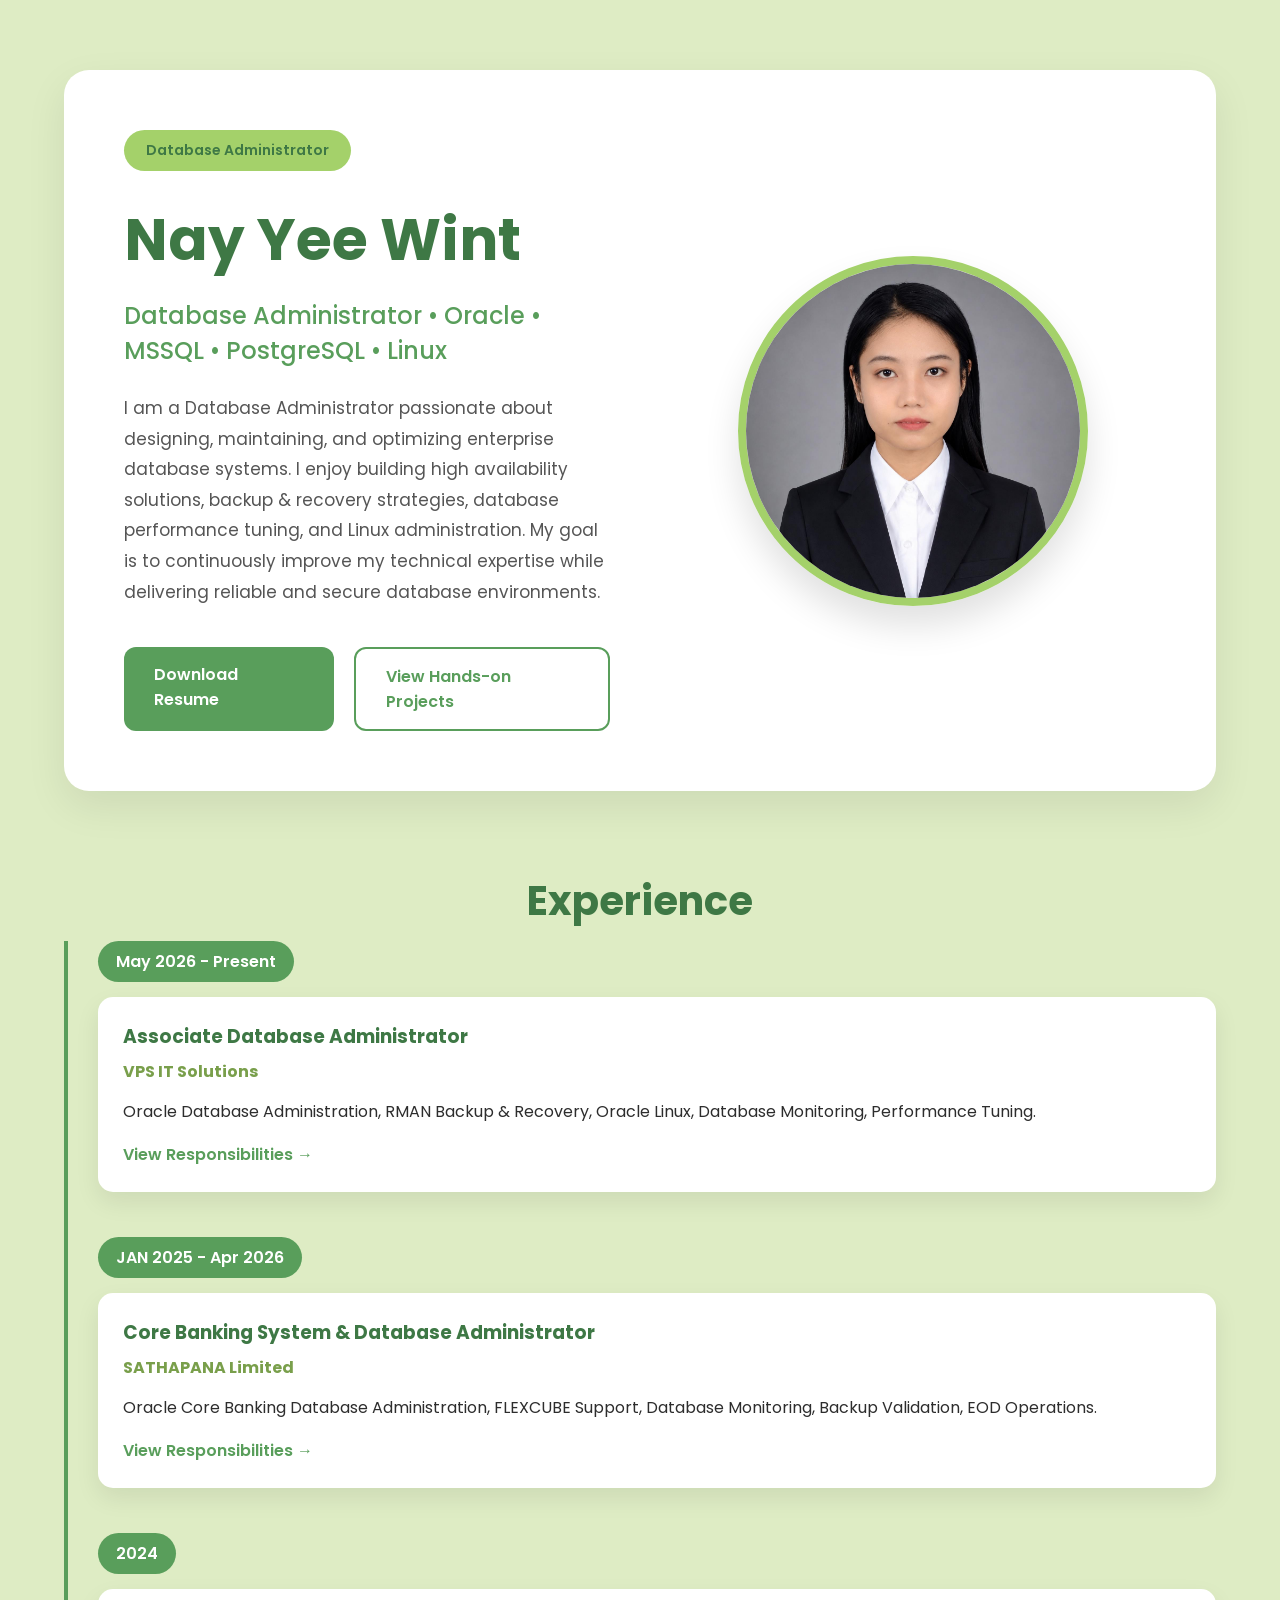
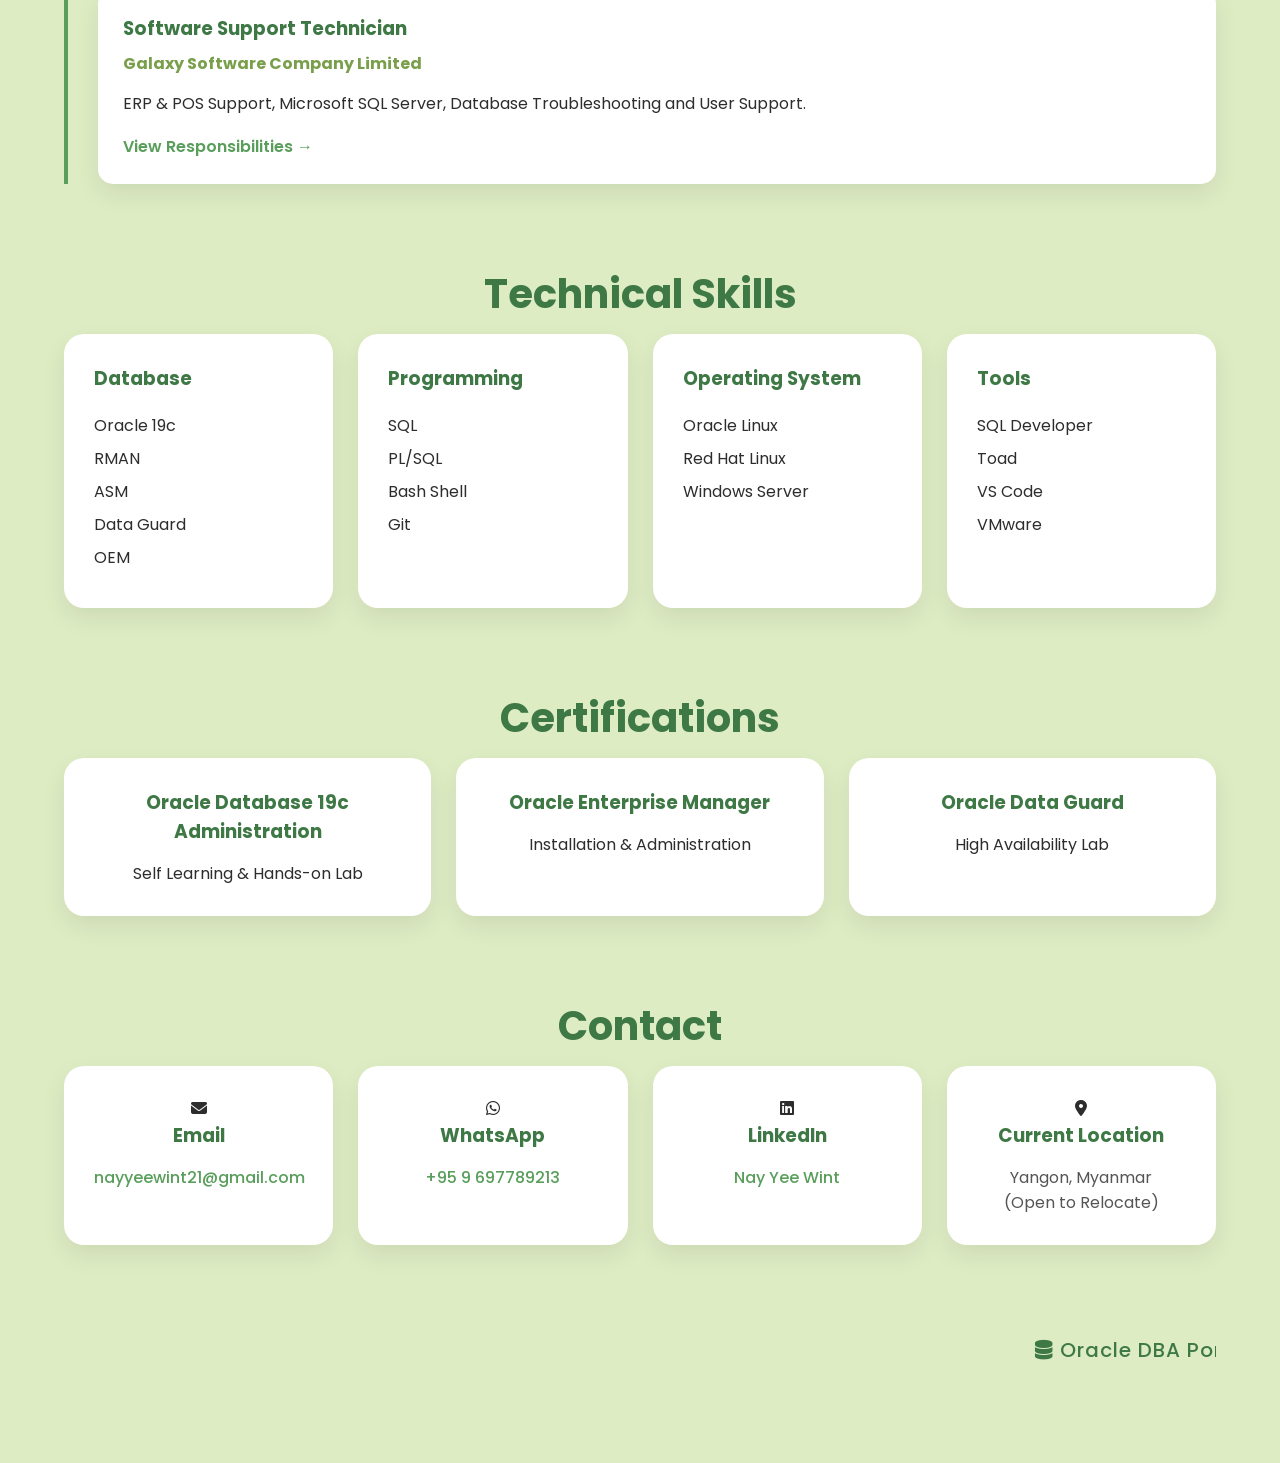
==== commit 2323d4ee: "commit" ====
--- a/index.html
+++ b/index.html
@@ -241,7 +241,7 @@
 <div class="contact-item">
     <i class="fa-solid fa-location-dot"></i>
 
-    <h3>Crrent Location</h3>
+    <h3>Current Location</h3>
 
     <p>Yangon, Myanmar</p>
    <p>(Open to Relocate)</p>
@@ -251,6 +251,41 @@
 
 </div>
 
+
+<!-- Developer Credit -->
+
+<div class="developer-credit">
+    <div class="developer-track">
+
+
+        <span>
+            &nbsp;&nbsp;&nbsp;&nbsp;&nbsp;&nbsp;&nbsp;&nbsp;&nbsp;&nbsp;&nbsp;&nbsp;
+            &nbsp;&nbsp;&nbsp;&nbsp;&nbsp;&nbsp;&nbsp;&nbsp;&nbsp;&nbsp;&nbsp;&nbsp;
+            &nbsp;&nbsp;&nbsp;&nbsp;&nbsp;&nbsp;&nbsp;&nbsp;&nbsp;&nbsp;&nbsp;&nbsp;
+            &nbsp;&nbsp;&nbsp;&nbsp;&nbsp;&nbsp;&nbsp;&nbsp;&nbsp;&nbsp;&nbsp;&nbsp;
+            &nbsp;&nbsp;&nbsp;&nbsp;&nbsp;&nbsp;&nbsp;&nbsp;&nbsp;&nbsp;&nbsp;&nbsp;
+            &nbsp;&nbsp;&nbsp;&nbsp;&nbsp;&nbsp;&nbsp;&nbsp;&nbsp;&nbsp;&nbsp;&nbsp;
+            &nbsp;&nbsp;&nbsp;&nbsp;&nbsp;&nbsp;&nbsp;&nbsp;&nbsp;&nbsp;&nbsp;&nbsp;
+            &nbsp;&nbsp;&nbsp;&nbsp;&nbsp;&nbsp;&nbsp;&nbsp;&nbsp;&nbsp;&nbsp;&nbsp;
+            &nbsp;&nbsp;&nbsp;&nbsp;&nbsp;&nbsp;&nbsp;&nbsp;&nbsp;&nbsp;&nbsp;&nbsp;
+            &nbsp;&nbsp;&nbsp;&nbsp;&nbsp;&nbsp;&nbsp;&nbsp;&nbsp;&nbsp;&nbsp;&nbsp;
+            &nbsp;&nbsp;&nbsp;&nbsp;&nbsp;&nbsp;&nbsp;&nbsp;&nbsp;&nbsp;&nbsp;&nbsp;
+            &nbsp;&nbsp;&nbsp;&nbsp;&nbsp;&nbsp;&nbsp;&nbsp;&nbsp;&nbsp;&nbsp;&nbsp;
+            <i class="fa-solid fa-database"></i>
+
+            Oracle DBA Portfolio
+        </span>
+
+           <i class="fa-solid fa-graduation-cap"></i>
+        <span>
+            Designed & Developed by Nay Yee Wint
+        </span>
+
+        <i class="fa-solid fa-database"></i>
+
+    </div>
+</div>
+
 </section>
 
 </body>
--- a/css/style.css
+++ b/css/style.css
@@ -748,4 +748,76 @@
 
     }
 
+}
+
+
+
+
+/* ===============================
+   DEVELOPER CREDIT
+================================ */
+
+.developer-credit {
+
+    width: 100%;
+
+    overflow: hidden;
+
+    margin-top: 70px;
+
+    padding: 18px 0;
+
+
+    color:  #3e7845;
+
+    white-space: nowrap;
+
+}
+
+
+.developer-track {
+
+    display: flex;
+
+    width: max-content;
+
+    animation: developerScroll 10s linear infinite;
+
+}
+
+
+.developer-track span {
+
+    margin: 0 35px;
+
+    font-size: 20px;
+
+    font-weight: 500;
+
+    letter-spacing: 1px;
+
+}
+
+
+/* Horizontal animation */
+
+@keyframes developerScroll {
+
+    from {
+
+        transform: translateX(0);
+
+    }
+
+    to {
+
+        transform: translateX(-50%);
+
+    }
+
+}
+
+.developer-track i {
+    margin-top: 7px;
+    font-size: 20px;
 }
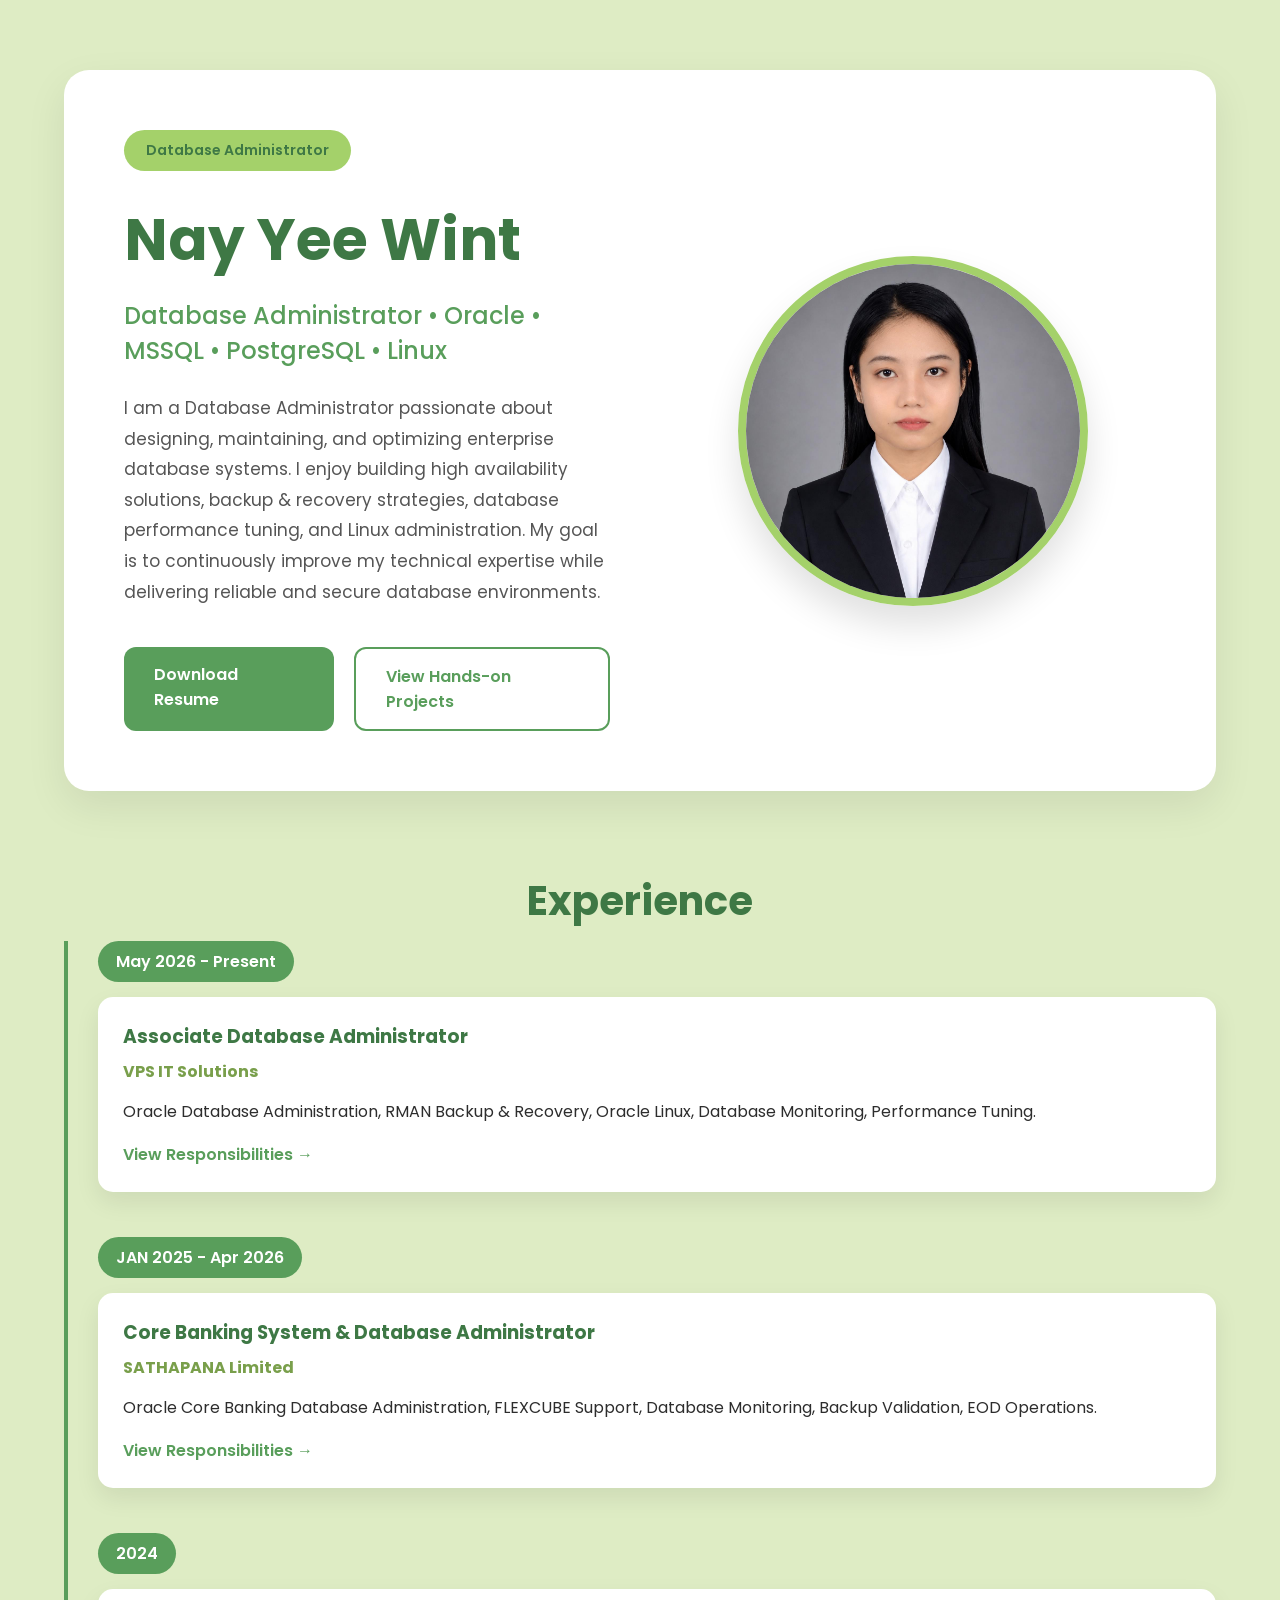
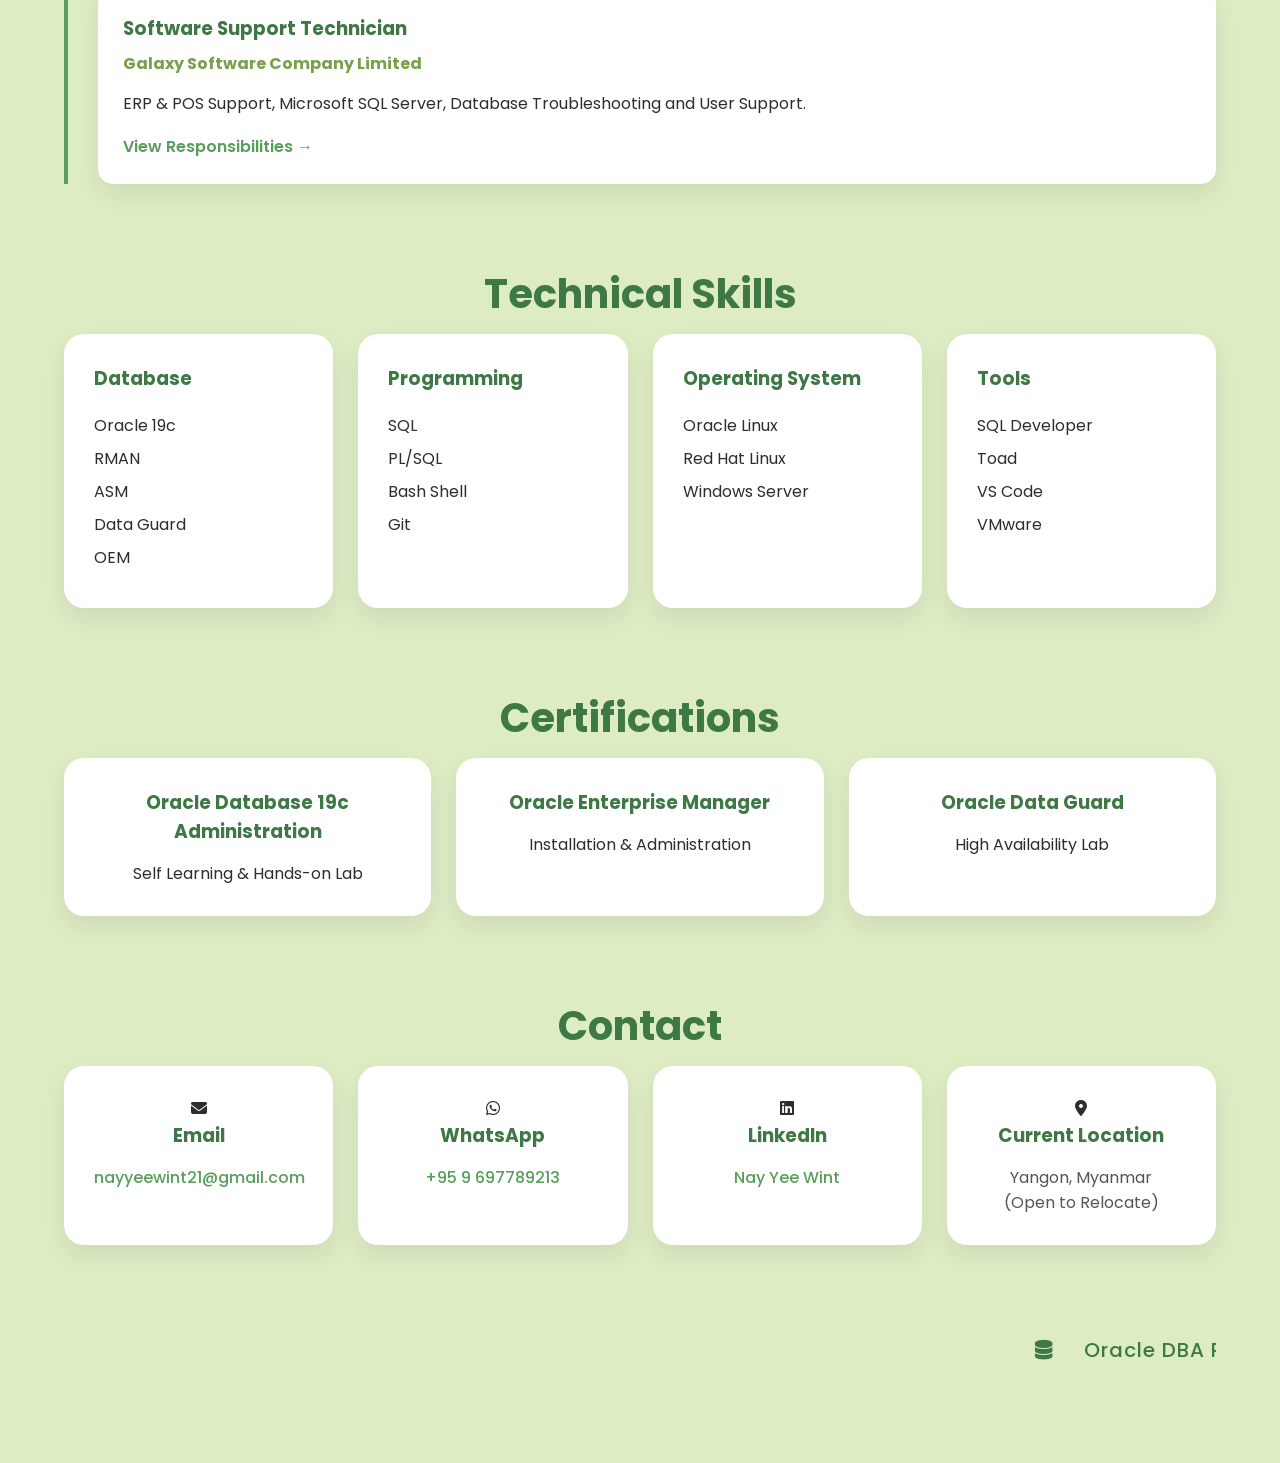
==== commit 1f337ae9: "commit" ====
--- a/index.html
+++ b/index.html
@@ -257,6 +257,7 @@
 <div class="developer-credit">
     <div class="developer-track">
 
+            
 
         <span>
             &nbsp;&nbsp;&nbsp;&nbsp;&nbsp;&nbsp;&nbsp;&nbsp;&nbsp;&nbsp;&nbsp;&nbsp;
@@ -271,8 +272,8 @@
             &nbsp;&nbsp;&nbsp;&nbsp;&nbsp;&nbsp;&nbsp;&nbsp;&nbsp;&nbsp;&nbsp;&nbsp;
             &nbsp;&nbsp;&nbsp;&nbsp;&nbsp;&nbsp;&nbsp;&nbsp;&nbsp;&nbsp;&nbsp;&nbsp;
             &nbsp;&nbsp;&nbsp;&nbsp;&nbsp;&nbsp;&nbsp;&nbsp;&nbsp;&nbsp;&nbsp;&nbsp;
-            <i class="fa-solid fa-database"></i>
-
+<i class="fa-solid fa-database"></i>
+ &nbsp;&nbsp;&nbsp;
             Oracle DBA Portfolio
         </span>
 
